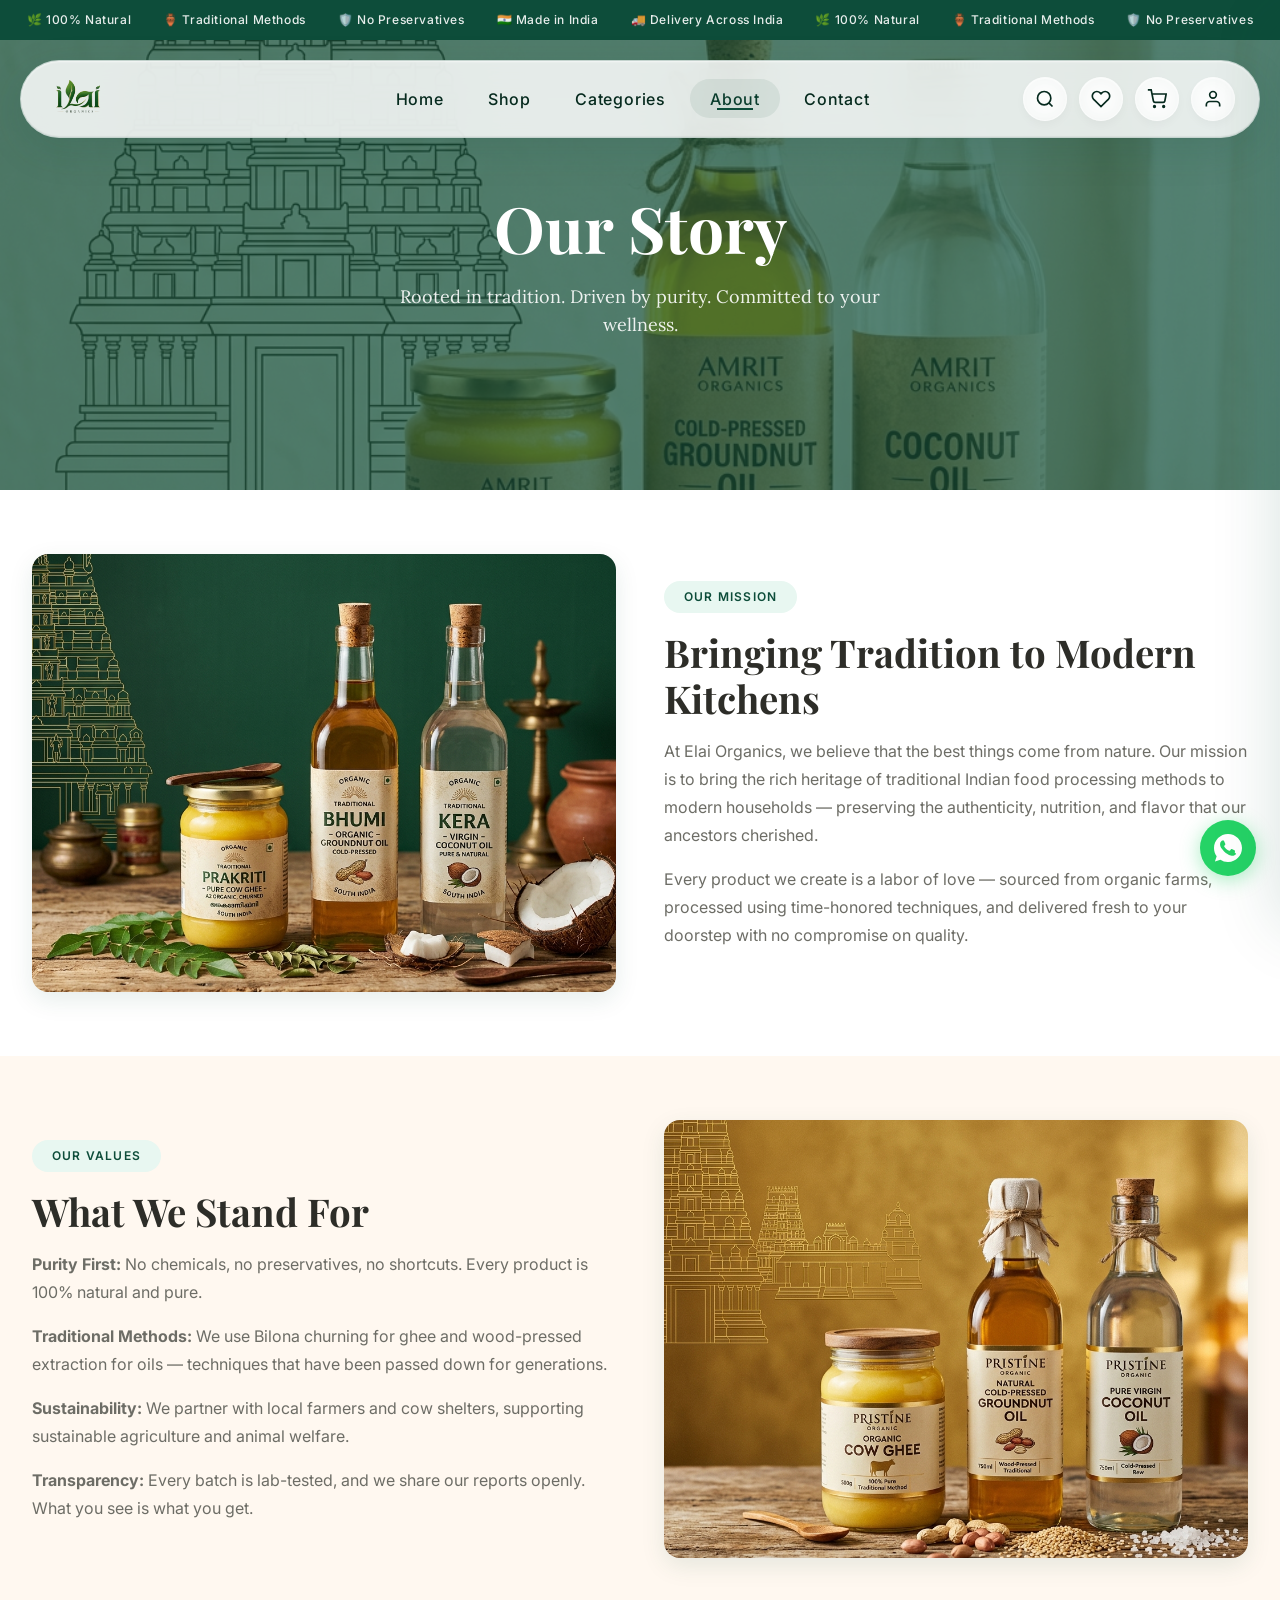
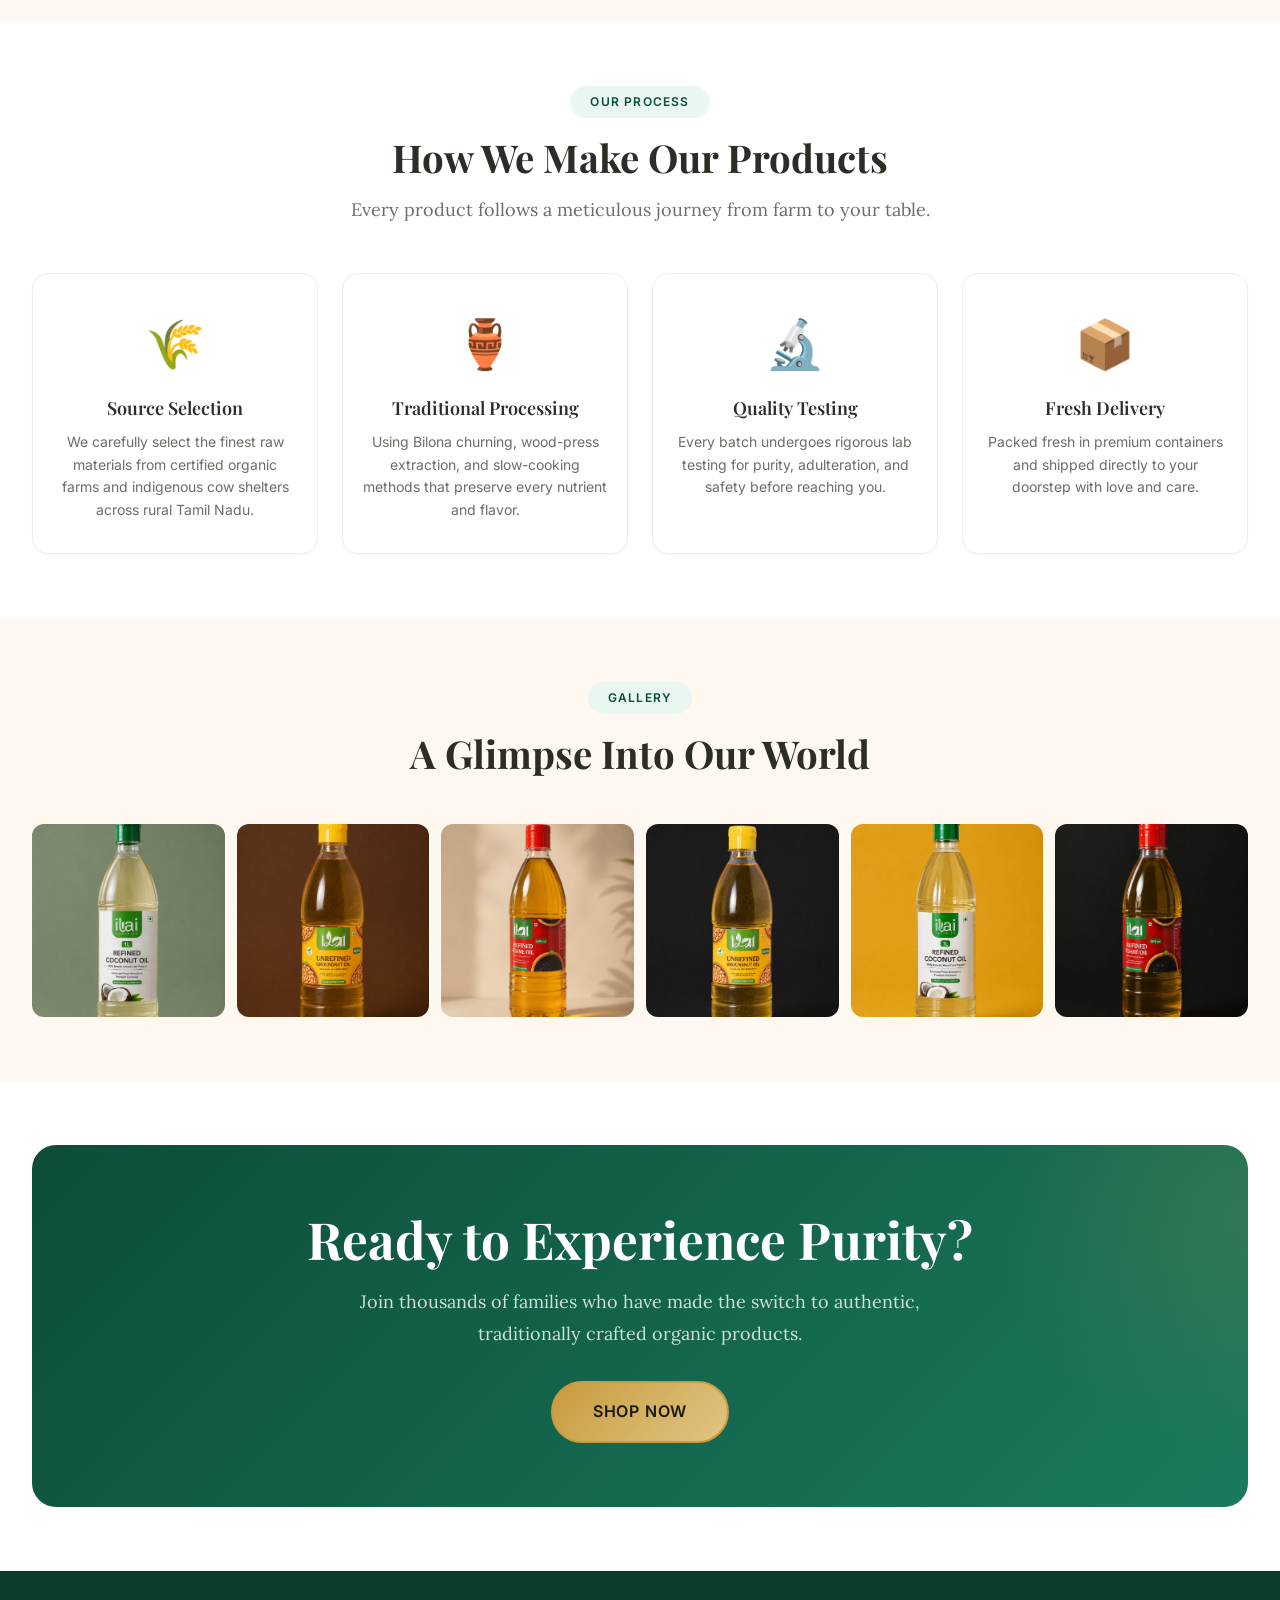
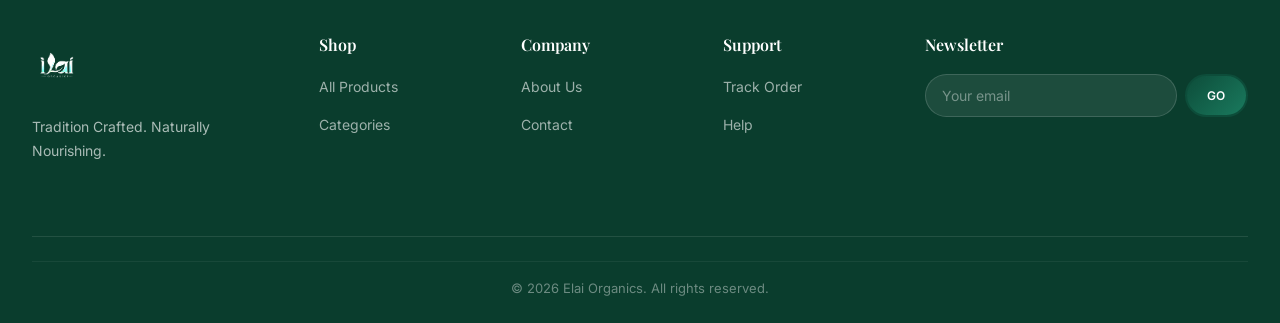
==== about.html @ 69b1e1f5 "1" ====
<!DOCTYPE html>
<html lang="en">
<head>
  <meta charset="UTF-8">
  <meta name="viewport" content="width=device-width, initial-scale=1.0">
  <meta name="description" content="Learn about Elai Organics — our story, mission, and commitment to delivering premium organic products crafted using traditional Indian methods.">
  <title>About Us | Elai Organics</title>
  <link rel="preconnect" href="https://fonts.googleapis.com"><link rel="preconnect" href="https://fonts.gstatic.com" crossorigin>
  <link href="https://fonts.googleapis.com/css2?family=Playfair+Display:ital,wght@0,400;0,500;0,600;0,700;0,800;1,400;1,500&family=Lora:ital,wght@0,400;0,500;0,600;0,700;1,400&family=Inter:wght@300;400;500;600;700&display=swap" rel="stylesheet">
  <link rel="stylesheet" href="css/style.css"><link rel="stylesheet" href="css/responsive.css">
</head>
<body>
  <div class="top-bar"><div class="top-bar__inner"><span class="top-bar__item">🌿 100% Natural</span><span class="top-bar__item">🏺 Traditional Methods</span><span class="top-bar__item">🛡️ No Preservatives</span><span class="top-bar__item">🇮🇳 Made in India</span><span class="top-bar__item">🚚 Delivery Across India</span><span class="top-bar__item">🌿 100% Natural</span><span class="top-bar__item">🏺 Traditional Methods</span><span class="top-bar__item">🛡️ No Preservatives</span></div></div>
  <header class="header" id="header"><div class="header__inner"><a href="index.html" class="logo"><img src="images/logo.png" alt="Elai Organics" class="logo__image"></a><div class="nav-overlay" id="navOverlay"></div><nav class="nav" id="mainNav"><ul class="nav__list"><li><a href="index.html" class="nav__link">Home</a></li><li><a href="shop.html" class="nav__link">Shop</a></li><li><a href="categories.html" class="nav__link">Categories</a></li><li><a href="about.html" class="nav__link nav__link--active">About</a></li><li><a href="contact.html" class="nav__link">Contact</a></li></ul></nav><div class="header__actions"><button class="action-btn" id="searchBtn" aria-label="Search"><svg viewBox="0 0 24 24" fill="none" stroke="currentColor" stroke-width="2"><circle cx="11" cy="11" r="8"/><line x1="21" y1="21" x2="16.65" y2="16.65"/></svg></button><a href="wishlist.html" class="action-btn" aria-label="Wishlist"><svg viewBox="0 0 24 24" fill="none" stroke="currentColor" stroke-width="2"><path d="M20.84 4.61a5.5 5.5 0 00-7.78 0L12 5.67l-1.06-1.06a5.5 5.5 0 00-7.78 7.78l1.06 1.06L12 21.23l7.78-7.78 1.06-1.06a5.5 5.5 0 000-7.78z"/></svg></a><button class="action-btn" id="cartBtn" aria-label="Cart"><svg viewBox="0 0 24 24" fill="none" stroke="currentColor" stroke-width="2"><circle cx="9" cy="21" r="1"/><circle cx="20" cy="21" r="1"/><path d="M1 1h4l2.68 13.39a2 2 0 002 1.61h9.72a2 2 0 002-1.61L23 6H6"/></svg><span class="cart-count" id="cartCount">0</span></button><a href="profile.html" class="action-btn" aria-label="Account"><svg viewBox="0 0 24 24" fill="none" stroke="currentColor" stroke-width="2"><path d="M20 21v-2a4 4 0 00-4-4H8a4 4 0 00-4 4v2"/><circle cx="12" cy="7" r="4"/></svg></a><button class="hamburger" id="hamburger"><span></span><span></span><span></span></button></div></div></header>

  <!-- About Hero -->
  <section class="about-hero">
    <div class="about-hero__bg" style="background-image:url('images/kitchen_cream.png');"></div>
    <div class="about-hero__content">
      <h1>Our Story</h1>
      <p>Rooted in tradition. Driven by purity. Committed to your wellness.</p>
    </div>
  </section>

  <!-- Mission -->
  <section class="about-section">
    <div class="container">
      <div class="about-grid reveal">
        <div class="about-img"><img src="images/kitchen_emerald.png" alt="Elai Organics Products"></div>
        <div class="about-text">
          <span class="section-header__tag">Our Mission</span>
          <h2>Bringing Tradition to Modern Kitchens</h2>
          <p>At Elai Organics, we believe that the best things come from nature. Our mission is to bring the rich heritage of traditional Indian food processing methods to modern households — preserving the authenticity, nutrition, and flavor that our ancestors cherished.</p>
          <p>Every product we create is a labor of love — sourced from organic farms, processed using time-honored techniques, and delivered fresh to your doorstep with no compromise on quality.</p>
        </div>
      </div>
    </div>
  </section>

  <!-- Values -->
  <section class="about-section about-section--alt">
    <div class="container">
      <div class="about-grid about-grid--reverse reveal">
        <div class="about-img"><img src="images/kitchen_gold.png" alt="Traditional Methods"></div>
        <div class="about-text">
          <span class="section-header__tag">Our Values</span>
          <h2>What We Stand For</h2>
          <p><strong>Purity First:</strong> No chemicals, no preservatives, no shortcuts. Every product is 100% natural and pure.</p>
          <p><strong>Traditional Methods:</strong> We use Bilona churning for ghee and wood-pressed extraction for oils — techniques that have been passed down for generations.</p>
          <p><strong>Sustainability:</strong> We partner with local farmers and cow shelters, supporting sustainable agriculture and animal welfare.</p>
          <p><strong>Transparency:</strong> Every batch is lab-tested, and we share our reports openly. What you see is what you get.</p>
        </div>
      </div>
    </div>
  </section>

  <!-- Process -->
  <section class="about-section">
    <div class="container">
      <div class="section-header reveal">
        <span class="section-header__tag">Our Process</span>
        <h2 class="section-header__title">How We Make Our Products</h2>
        <p class="section-header__sub">Every product follows a meticulous journey from farm to your table.</p>
      </div>
      <div class="why-choose__grid reveal">
        <div class="why-card">
          <div class="why-card__icon" style="font-size:3rem;">🌾</div>
          <h3 class="why-card__title">Source Selection</h3>
          <p class="why-card__text">We carefully select the finest raw materials from certified organic farms and indigenous cow shelters across rural Tamil Nadu.</p>
        </div>
        <div class="why-card">
          <div class="why-card__icon" style="font-size:3rem;">🏺</div>
          <h3 class="why-card__title">Traditional Processing</h3>
          <p class="why-card__text">Using Bilona churning, wood-press extraction, and slow-cooking methods that preserve every nutrient and flavor.</p>
        </div>
        <div class="why-card">
          <div class="why-card__icon" style="font-size:3rem;">🔬</div>
          <h3 class="why-card__title">Quality Testing</h3>
          <p class="why-card__text">Every batch undergoes rigorous lab testing for purity, adulteration, and safety before reaching you.</p>
        </div>
        <div class="why-card">
          <div class="why-card__icon" style="font-size:3rem;">📦</div>
          <h3 class="why-card__title">Fresh Delivery</h3>
          <p class="why-card__text">Packed fresh in premium containers and shipped directly to your doorstep with love and care.</p>
        </div>
      </div>
    </div>
  </section>

  <!-- Gallery -->
  <section class="about-section about-section--alt">
    <div class="container">
      <div class="section-header reveal">
        <span class="section-header__tag">Gallery</span>
        <h2 class="section-header__title">A Glimpse Into Our World</h2>
      </div>
      <div class="instagram__grid reveal">
        <div class="instagram__item"><img src="images/groundnut-oil-gold.jpg" alt="Groundnut Oil" loading="lazy"></div>
        <div class="instagram__item"><img src="images/coconut-oil-cream.jpg" alt="Coconut Oil" loading="lazy"></div>
        <div class="instagram__item"><img src="images/sesame-oil-cream.jpg" alt="Sesame Oil" loading="lazy"></div>
        <div class="instagram__item"><img src="images/groundnut-oil-beige.jpg" alt="Groundnut Oil" loading="lazy"></div>
        <div class="instagram__item"><img src="images/coconut-oil-light.jpg" alt="Coconut Oil" loading="lazy"></div>
        <div class="instagram__item"><img src="images/sesame-oil-green.jpg" alt="Sesame Oil" loading="lazy"></div>
      </div>
    </div>
  </section>

  <!-- CTA -->
  <section class="cta-banner" style="padding:var(--sp-16) 0;">
    <div class="container">
      <div class="cta-banner__inner">
        <h2 class="cta-banner__title">Ready to Experience Purity?</h2>
        <p class="cta-banner__desc">Join thousands of families who have made the switch to authentic, traditionally crafted organic products.</p>
        <a href="shop.html" class="btn btn--gold btn--lg">Shop Now</a>
      </div>
    </div>
  </section>

  <footer class="footer"><div class="container"><div class="footer__grid"><div class="footer__brand"><a href="index.html" class="logo logo--footer"><img src="images/logo.png" alt="Elai Organics" class="logo__image"></a><p class="footer__about">Tradition Crafted. Naturally Nourishing.</p></div><div class="footer__col"><h4 class="footer__heading">Shop</h4><ul class="footer__links"><li><a href="shop.html">All Products</a></li><li><a href="categories.html">Categories</a></li></ul></div><div class="footer__col"><h4 class="footer__heading">Company</h4><ul class="footer__links"><li><a href="about.html">About Us</a></li><li><a href="contact.html">Contact</a></li></ul></div><div class="footer__col"><h4 class="footer__heading">Support</h4><ul class="footer__links"><li><a href="orders.html">Track Order</a></li><li><a href="contact.html">Help</a></li></ul></div><div class="footer__col footer__newsletter"><h4 class="footer__heading">Newsletter</h4><form class="newsletter-form"><input type="email" placeholder="Your email" required><button type="submit" class="btn btn--primary btn--sm">Go</button></form></div></div><div class="footer__bottom"><p class="footer__copy">&copy; 2026 Elai Organics. All rights reserved.</p></div></div></footer>
  <div class="cart-drawer-overlay" id="cartOverlay"></div><aside class="cart-drawer" id="cartDrawer"><div class="cart-drawer__header"><h3 class="cart-drawer__title">Shopping Cart</h3><button class="cart-drawer__close" id="cartClose">&times;</button></div><div class="cart-drawer__items" id="cartItems"><div class="cart-drawer__empty"><div class="cart-drawer__empty-icon">🛒</div><p>Your cart is empty</p></div></div><div class="cart-drawer__footer" id="cartFooter" style="display:none;"><div class="cart-drawer__summary"><div class="cart-drawer__summary-row"><span>Subtotal</span><span id="cartSubtotal">₹0</span></div><div class="cart-drawer__summary-row cart-drawer__summary-row--total"><span>Total</span><span id="cartTotal">₹0</span></div></div><a href="checkout.html" class="btn btn--primary btn--full btn--lg">Checkout</a></div></aside>
  <div class="search-overlay" id="searchOverlay"><div class="search-overlay__inner"><button class="search-overlay__close" id="searchClose">&times;</button><h3>Search Products</h3><input type="text" class="search-overlay__input" placeholder="Search..." id="searchInput"></div></div>
  <a href="https://wa.me/917010943545" class="whatsapp-float" target="_blank" rel="noopener"><svg viewBox="0 0 32 32" fill="#fff"><path d="M16.004 0h-.008C7.174 0 0 7.176 0 16.004c0 3.5 1.128 6.742 3.046 9.376L1.054 31.4l6.256-1.96a15.89 15.89 0 008.694 2.564C24.826 32 32 24.826 32 16.004 32 7.176 24.826 0 16.004 0zm9.31 22.606c-.39 1.1-2.292 2.106-3.162 2.2-.792.086-1.79.122-2.89-.18a26.42 26.42 0 01-2.614-1.014c-4.6-1.988-7.604-6.652-7.834-6.964-.23-.312-1.876-2.498-1.876-4.764s1.188-3.382 1.61-3.844c.422-.462.92-.578 1.226-.578.306 0 .612.002.878.016.282.014.662-.108.986.752.338.888 1.146 2.8 1.248 3.004.1.204.17.442.032.714-.136.272-.204.442-.408.68-.204.238-.428.532-.612.714-.204.204-.416.426-.178.836.238.41 1.058 1.748 2.272 2.832 1.562 1.394 2.878 1.826 3.288 2.03.41.204.65.17.888-.102.238-.272 1.02-1.19 1.292-1.598.272-.41.544-.34.918-.204.374.136 2.374 1.12 2.784 1.324.41.204.682.306.782.476.1.17.1.986-.29 2.086z"/></svg></a>
  <script src="script.js"></script>
</body>
</html>
---- css/style.css ----
/* ============================================================
   ELAI ORGANICS — Main Stylesheet
   Premium Organic E-Commerce
   ============================================================ */

@import url('variables.css');
@import url('components.css');

/* ── Reset & Base ────────────────────────────────────── */

*, *::before, *::after {
  margin: 0;
  padding: 0;
  box-sizing: border-box;
}

html {
  scroll-behavior: smooth;
  -webkit-text-size-adjust: 100%;
}

body {
  font-family: var(--ff-body);
  font-size: var(--fs-body);
  font-weight: var(--fw-regular);
  color: var(--clr-neutral-800);
  background: var(--clr-surface-primary);
  line-height: var(--lh-normal);
  overflow-x: hidden;
  -webkit-font-smoothing: antialiased;
  -moz-osx-font-smoothing: grayscale;
}

a { color: inherit; text-decoration: none; }
ul, ol { list-style: none; }
img { max-width: 100%; height: auto; display: block; }
button { font-family: inherit; }

h1, h2, h3, h4, h5, h6 {
  font-family: var(--ff-heading);
  font-weight: var(--fw-bold);
  line-height: var(--lh-tight);
  color: var(--clr-neutral-900);
}

::selection {
  background: var(--clr-primary-200);
  color: var(--clr-primary-900);
}

/* ── Layout ──────────────────────────────────────────── */

.container {
  width: 100%;
  max-width: var(--container-max);
  margin: 0 auto;
  padding: 0 var(--container-pad);
}

.container--narrow {
  max-width: var(--container-narrow);
}

.container--wide {
  max-width: var(--container-wide);
}

/* ── Top Bar ─────────────────────────────────────────── */

.top-bar {
  background: var(--clr-primary-700);
  color: rgba(255,255,255,0.9);
  font-size: var(--fs-tiny);
  height: var(--topbar-height);
  overflow: hidden;
}

.top-bar__inner {
  display: flex;
  align-items: center;
  justify-content: center;
  gap: var(--sp-8);
  height: 100%;
  animation: scrollLeft 20s linear infinite;
  white-space: nowrap;
}

@keyframes scrollLeft {
  0% { transform: translateX(0); }
  100% { transform: translateX(-50%); }
}

.top-bar__item {
  display: inline-flex;
  align-items: center;
  gap: var(--sp-2);
  font-weight: var(--fw-medium);
  letter-spacing: var(--ls-wide);
}

/* ── Header ──────────────────────────────────────────── */

.header {
  position: fixed;
  top: calc(var(--topbar-height) + 20px);
  left: 50%;
  transform: translateX(-50%);
  width: calc(100% - 40px);
  max-width: 1400px;
  height: 78px;
  z-index: var(--z-header);
  background: var(--glass-nav-bg);
  backdrop-filter: var(--glass-nav-blur);
  -webkit-backdrop-filter: var(--glass-nav-blur);
  border: var(--glass-nav-border);
  box-shadow: var(--glass-nav-shadow), var(--glass-nav-glow);
  border-radius: 999px; /* rounded pill corners */
  transition: all var(--dur-normal) var(--ease-out);
  /* Frosted noise texture */
  background-image: radial-gradient(rgba(255, 255, 255, 0.1) 1px, transparent 0), var(--glass-nav-bg);
  background-size: 4px 4px, 100% 100%;
}

.header--scrolled {
  top: 20px;
  background: var(--glass-nav-bg-scrolled);
  box-shadow: var(--glass-nav-shadow-scrolled), var(--glass-nav-glow);
}

.header__inner {
  display: flex;
  align-items: center;
  justify-content: space-between;
  height: 100%;
  width: 100%;
  padding: 0 var(--sp-6);
}

/* Logo */
.logo {
  display: flex;
  align-items: center;
  text-decoration: none;
  flex-shrink: 0;
  padding: var(--sp-2) 0;
  transition: transform var(--dur-normal) var(--ease-spring);
}

.logo:hover {
  transform: scale(1.03);
}

.logo__image {
  height: 64px; /* Visual anchor height (60-70px) */
  width: auto;
  object-fit: contain;
  display: block;
}

.logo--footer .logo__image {
  height: 48px;
  filter: brightness(10);
}

/* Navigation */
.nav {
  display: flex;
  align-items: center;
}

.nav__list {
  display: flex;
  align-items: center;
  gap: var(--sp-1);
}

.nav__link {
  padding: 0.6rem 1.25rem;
  font-size: 16px; /* Elegant 16px navigation font */
  font-weight: var(--fw-medium);
  color: var(--clr-primary-900);
  border-radius: var(--radius-full);
  transition: all var(--dur-normal) var(--ease-out);
  position: relative;
  letter-spacing: var(--ls-wide);
}

/* Underline slide & Glass hover */
.nav__link::after {
  content: '';
  position: absolute;
  bottom: 8px;
  left: 50%;
  width: 0;
  height: 2px;
  background: var(--clr-primary-700);
  transition: all 0.3s var(--ease-out);
  transform: translateX(-50%);
}

.nav__link:hover {
  background: rgba(13, 77, 58, 0.06);
  color: var(--clr-primary-700);
}

.nav__link--active {
  background: rgba(13, 77, 58, 0.08);
  color: var(--clr-primary-800);
}

.nav__link:hover::after,
.nav__link--active::after {
  width: 40%;
}

/* Header Actions */
.header__actions {
  display: flex;
  align-items: center;
  gap: var(--sp-3);
}

/* Individual circular glass button styling */
.action-btn {
  position: relative;
  width: 44px;
  height: 44px;
  display: flex;
  align-items: center;
  justify-content: center;
  background: rgba(255, 255, 255, 0.4);
  border: 1px solid rgba(255, 255, 255, 0.5);
  border-radius: 50%;
  cursor: pointer;
  color: var(--clr-primary-900);
  box-shadow: 0 4px 10px rgba(0, 0, 0, 0.03), inset 0 1px 1px rgba(255, 255, 255, 0.6);
  backdrop-filter: blur(10px);
  -webkit-backdrop-filter: blur(10px);
  transition: all var(--dur-normal) var(--ease-spring);
}

.action-btn svg {
  width: 20px;
  height: 20px;
  transition: transform var(--dur-normal) var(--ease-out);
}

.action-btn:hover {
  background: rgba(13, 77, 58, 0.1);
  color: var(--clr-primary-700);
  transform: translateY(-3px) scale(1.08);
  box-shadow: 0 6px 15px rgba(13, 77, 58, 0.15), inset 0 1px 1px rgba(255, 255, 255, 0.8), 0 0 10px rgba(200, 155, 60, 0.2);
}

.action-btn:hover svg {
  transform: rotate(5deg);
}

.cart-count {
  position: absolute;
  top: -3px;
  right: -3px;
  width: 20px;
  height: 20px;
  display: flex;
  align-items: center;
  justify-content: center;
  font-size: 10px;
  font-weight: var(--fw-bold);
  color: #fff;
  background: var(--clr-accent-500); /* Accent gold badge */
  box-shadow: 0 2px 5px rgba(200, 155, 60, 0.4);
  border-radius: 50%;
  line-height: 1;
}

/* Hamburger */
.hamburger {
  display: none;
  flex-direction: column;
  gap: 5px;
  width: 44px;
  height: 44px;
  align-items: center;
  justify-content: center;
  background: rgba(255, 255, 255, 0.4);
  border: 1px solid rgba(255, 255, 255, 0.5);
  border-radius: 50%;
  cursor: pointer;
  box-shadow: 0 4px 10px rgba(0, 0, 0, 0.03);
  backdrop-filter: blur(10px);
  transition: all var(--dur-normal) var(--ease-spring);
}

.hamburger span {
  display: block;
  width: 20px;
  height: 2px;
  background: var(--clr-primary-900);
  border-radius: 2px;
  transition: var(--transition-normal);
}

.hamburger.active span:nth-child(1) {
  transform: rotate(45deg) translate(5px, 5px);
}

.hamburger.active span:nth-child(2) {
  opacity: 0;
}

.hamburger.active span:nth-child(3) {
  transform: rotate(-45deg) translate(5px, -5px);
}

.hamburger:hover {
  background: rgba(13, 77, 58, 0.1);
  transform: translateY(-2px) scale(1.05);
}

/* ── Hero Section ────────────────────────────────────── */

.hero {
  position: relative;
  height: 90vh;
  min-height: 700px;
  max-height: 1000px;
  background: var(--clr-surface-warm);
  overflow: hidden;
}

.hero__slider {
  position: relative;
  width: 100%;
  height: 100%;
}

.hero__slide {
  position: absolute;
  inset: 0;
  opacity: 0;
  transition: opacity var(--dur-slowest) var(--ease-in-out);
  display: flex;
  align-items: center;
  z-index: 0;
  pointer-events: none;
}

.hero__slide--active {
  opacity: 1;
  z-index: 1;
  pointer-events: auto;
}

/* Cinematic Studio Background Backdrops */
.hero__bg {
  position: absolute;
  inset: 0;
  background-size: cover;
  background-position: center;
  transition: transform 8s var(--ease-out);
  z-index: -2;
}

.hero__slide--active .hero__bg {
  transform: scale(1.03);
}

.hero__bg--1 {
  background-image: linear-gradient(to right, rgba(255, 248, 240, 0.98) 0%, rgba(255, 248, 240, 0.95) 25%, rgba(255, 248, 240, 0.8) 45%, rgba(255, 248, 240, 0.1) 70%, transparent 90%), url('../images/hero 1.png');
}

.hero__bg--2 {
  background-image: linear-gradient(to right, rgba(255, 248, 240, 0.98) 0%, rgba(255, 248, 240, 0.95) 25%, rgba(255, 248, 240, 0.8) 45%, rgba(255, 248, 240, 0.1) 70%, transparent 90%), url('../images/hero 2.png');
}

.hero__bg--3 {
  background-image: linear-gradient(to right, rgba(255, 248, 240, 0.98) 0%, rgba(255, 248, 240, 0.95) 25%, rgba(255, 248, 240, 0.8) 45%, rgba(255, 248, 240, 0.1) 70%, transparent 90%), url('../images/hero 3.png');
}

/* Split Layout Container */
.hero__container {
  display: flex;
  align-items: center;
  width: 100%;
  max-width: var(--container-wide);
  margin: 0 auto;
  padding: 80px var(--container-pad) 0;
  height: 100%;
}

/* Left Content Column (45%) */
.hero__left {
  flex: 0 0 45%;
  max-width: 45%;
  display: flex;
  flex-direction: column;
  justify-content: center;
  align-items: flex-start;
  z-index: 2;
  padding-right: var(--sp-8);
}

.hero__badge {
  display: inline-flex;
  align-items: center;
  gap: var(--sp-2);
  padding: 0.5rem 1.25rem;
  font-size: var(--fs-tiny);
  font-weight: var(--fw-semibold);
  letter-spacing: var(--ls-wider);
  text-transform: uppercase;
  color: var(--clr-primary-800);
  border: 1px solid rgba(13, 77, 58, 0.15);
  border-radius: var(--radius-full);
  margin-bottom: var(--sp-5);
  background: rgba(13, 77, 58, 0.04);
  backdrop-filter: blur(8px);
  box-shadow: inset 0 1px 1px rgba(255,255,255,0.4);
}

.hero__title {
  font-family: var(--ff-heading);
  font-size: var(--fs-display);
  font-weight: var(--fw-bold);
  color: var(--clr-primary-900);
  line-height: 1.15;
  margin-bottom: var(--sp-4);
}

.hero__title em {
  font-style: italic;
  color: var(--clr-accent-600);
  font-family: var(--ff-accent);
  font-weight: var(--fw-regular);
}

.hero__desc {
  font-family: var(--ff-body);
  font-size: var(--fs-body);
  color: var(--clr-neutral-700);
  line-height: var(--lh-relaxed);
  margin-bottom: var(--sp-6);
  max-width: 500px;
}

.hero__ctas {
  display: flex;
  gap: var(--sp-4);
  margin-bottom: var(--sp-6);
}

/* Ratings & Trust Info */
.hero__rating {
  display: flex;
  align-items: center;
  gap: var(--sp-3);
  margin-bottom: var(--sp-5);
  font-size: var(--fs-body-sm);
  color: var(--clr-neutral-700);
}

.rating-stars {
  color: var(--clr-accent-500);
  letter-spacing: 2px;
}

.rating-text strong {
  color: var(--clr-primary-900);
}

/* Certifications */
.hero__certs {
  display: flex;
  align-items: center;
  gap: var(--sp-5);
  border-top: 1px solid rgba(13, 77, 58, 0.08);
  padding-top: var(--sp-5);
  width: 100%;
  max-width: 500px;
}

.cert-item {
  display: flex;
  align-items: center;
  gap: var(--sp-1);
  font-size: var(--fs-tiny);
  font-weight: var(--fw-semibold);
  color: var(--clr-neutral-600);
  text-transform: uppercase;
  letter-spacing: var(--ls-wide);
}

/* Right Column (55%) */
.hero__right {
  flex: 0 0 55%;
  max-width: 55%;
  height: 100%;
  display: flex;
  align-items: center;
  justify-content: center;
  z-index: 2;
  position: relative;
}

.hero__composition {
  position: relative;
  width: 100%;
  max-width: 580px;
  display: flex;
  align-items: center;
  justify-content: center;
}

.composition__img {
  width: 100%;
  height: auto;
  object-fit: contain;
  filter: drop-shadow(0 20px 50px rgba(13, 77, 58, 0.15));
  transition: transform var(--dur-slowest) var(--ease-spring);
}

/* Backlight glow effect */
.composition__glow {
  position: absolute;
  width: 450px;
  height: 450px;
  background: radial-gradient(circle, rgba(200, 155, 60, 0.18) 0%, rgba(13, 77, 58, 0.04) 50%, transparent 100%);
  filter: blur(40px);
  z-index: -1;
  pointer-events: none;
}

/* Floating Glass Cards */
.glass-card {
  position: absolute;
  background: rgba(255, 255, 255, 0.55);
  backdrop-filter: blur(12px);
  -webkit-backdrop-filter: blur(12px);
  border: 1px solid rgba(255, 255, 255, 0.4);
  border-radius: var(--radius-lg);
  padding: 0.75rem 1.25rem;
  display: flex;
  align-items: center;
  gap: var(--sp-2);
  box-shadow: 0 8px 32px rgba(13, 77, 58, 0.06), inset 0 1px 1px rgba(255, 255, 255, 0.5);
  z-index: 3;
  pointer-events: none;
  font-size: var(--fs-body-sm);
  font-weight: var(--fw-semibold);
  color: var(--clr-primary-900);
  transition: all var(--dur-normal) var(--ease-spring);
  white-space: nowrap;
}

.glass-card__check {
  color: var(--clr-accent-500);
  font-weight: var(--fw-bold);
}

/* Positioning cards around product composition */
.glass-card--1 { top: 15%; left: -5%; }
.glass-card--2 { top: 25%; right: -5%; }
.glass-card--3 { bottom: 25%; left: -8%; }
.glass-card--4 { bottom: 18%; right: -2%; }

/* Gentle bobbing floating keyframes */
@keyframes floatAnimation {
  0% { transform: translateY(0); }
  50% { transform: translateY(-10px); }
  100% { transform: translateY(0); }
}

.float-animation {
  animation: floatAnimation 5s ease-in-out infinite;
  animation-delay: var(--float-delay, 0s);
}

/* Hero Entrance Animations */
.hero__slide .hero__left > * {
  opacity: 0;
  transform: translateY(20px);
  transition: opacity var(--dur-slow) var(--ease-out), transform var(--dur-slow) var(--ease-out);
}

.hero__slide .hero__composition {
  opacity: 0;
  transform: scale(0.96) translateY(10px);
  transition: all var(--dur-slower) var(--ease-spring);
}

.hero__slide--active .hero__left > * {
  opacity: 1;
  transform: translateY(0);
}

.hero__slide--active .hero__composition {
  opacity: 1;
  transform: scale(1) translateY(0);
}

/* Sequential delays */
.hero__slide--active .hero__left > .hero__badge { transition-delay: 100ms; }
.hero__slide--active .hero__left > .hero__title { transition-delay: 200ms; }
.hero__slide--active .hero__left > .hero__desc  { transition-delay: 300ms; }
.hero__slide--active .hero__left > .hero__ctas  { transition-delay: 400ms; }
.hero__slide--active .hero__left > .hero__rating { transition-delay: 500ms; }
.hero__slide--active .hero__left > .hero__certs  { transition-delay: 600ms; }

/* Hero Controls */
.hero__arrow {
  position: absolute;
  top: 50%;
  transform: translateY(-50%);
  z-index: 3;
  width: 48px;
  height: 48px;
  display: flex;
  align-items: center;
  justify-content: center;
  background: rgba(255, 255, 255, 0.4);
  backdrop-filter: blur(8px);
  border: 1px solid rgba(255, 255, 255, 0.4);
  border-radius: 50%;
  color: var(--clr-primary-900);
  cursor: pointer;
  box-shadow: 0 4px 12px rgba(0,0,0,0.05);
  transition: all var(--dur-normal) var(--ease-spring);
}

.hero__arrow svg {
  width: 20px;
  height: 20px;
}

.hero__arrow:hover {
  background: rgba(13, 77, 58, 0.1);
  color: var(--clr-primary-700);
  transform: translateY(-50%) scale(1.08);
}

.hero__arrow--prev { left: var(--sp-6); }
.hero__arrow--next { right: var(--sp-6); }

.hero__dots {
  position: absolute;
  bottom: var(--sp-8);
  left: 50%;
  transform: translateX(-50%);
  display: flex;
  gap: var(--sp-2);
  z-index: 3;
}

.hero__dot {
  width: 10px;
  height: 10px;
  border-radius: 50%;
  border: 2px solid rgba(13, 77, 58, 0.3);
  background: transparent;
  cursor: pointer;
  transition: var(--transition-fast);
  padding: 0;
}

.hero__dot--active {
  background: var(--clr-primary-700);
  border-color: var(--clr-primary-700);
  width: 28px;
  border-radius: var(--radius-full);
}

/* ── Why Choose Us ───────────────────────────────────── */

.why-choose {
  padding: var(--sp-20) 0;
  background: var(--clr-surface-cream);
}

.why-choose__grid {
  display: grid;
  grid-template-columns: repeat(4, 1fr);
  gap: var(--sp-6);
}

/* ── Products Section ────────────────────────────────── */

.products {
  padding: var(--sp-20) 0;
}

.products__filters {
  display: flex;
  justify-content: center;
  gap: var(--sp-3);
  margin-bottom: var(--sp-10);
  flex-wrap: wrap;
}

.products__filter {
  padding: 0.6rem 1.5rem;
  font-family: var(--ff-body);
  font-size: var(--fs-body-sm);
  font-weight: var(--fw-medium);
  color: var(--clr-neutral-600);
  background: transparent;
  border: 1.5px solid var(--clr-neutral-200);
  border-radius: var(--radius-full);
  cursor: pointer;
  transition: var(--transition-fast);
}

.products__filter:hover {
  border-color: var(--clr-primary-500);
  color: var(--clr-primary-700);
}

.products__filter--active {
  background: var(--clr-primary-700);
  color: #fff;
  border-color: var(--clr-primary-700);
}

.products__grid {
  display: grid;
  grid-template-columns: repeat(auto-fill, minmax(280px, 1fr));
  gap: var(--sp-6);
}

/* ── Combos Section ──────────────────────────────────── */

.combos {
  padding: var(--sp-20) 0;
  background: var(--clr-surface-beige);
}

.combos__grid {
  display: grid;
  grid-template-columns: repeat(auto-fill, minmax(280px, 1fr));
  gap: var(--sp-6);
}

/* ── Journey / Timeline ──────────────────────────────── */

.journey {
  padding: var(--sp-20) 0;
}

.timeline {
  position: relative;
  max-width: 900px;
  margin: 0 auto;
}

.timeline__line {
  position: absolute;
  top: 32px;
  left: 0;
  right: 0;
  height: 3px;
  background: var(--clr-neutral-200);
  border-radius: var(--radius-full);
}

.timeline__progress {
  height: 100%;
  width: 0;
  background: var(--grad-primary);
  border-radius: var(--radius-full);
  transition: width 1.5s var(--ease-out);
}

.timeline__steps {
  display: grid;
  grid-template-columns: repeat(4, 1fr);
  gap: var(--sp-4);
  position: relative;
}

.timeline__step {
  text-align: center;
  padding-top: var(--sp-16);
}

.timeline__dot {
  position: absolute;
  top: 20px;
  width: 26px;
  height: 26px;
  background: #fff;
  border: 3px solid var(--clr-primary-700);
  border-radius: 50%;
  display: flex;
  align-items: center;
  justify-content: center;
  z-index: 1;
  left: 50%;
  transform: translateX(-50%);
}

.timeline__dot span {
  font-size: 11px;
  font-weight: var(--fw-bold);
  color: var(--clr-primary-700);
}

.timeline__icon {
  font-size: 2rem;
  margin-bottom: var(--sp-3);
}

.timeline__step h3 {
  font-family: var(--ff-heading);
  font-size: var(--fs-h5);
  margin-bottom: var(--sp-2);
}

.timeline__step p {
  font-size: var(--fs-body-sm);
  color: var(--clr-neutral-600);
  line-height: var(--lh-normal);
}

/* ── Rewards ─────────────────────────────────────────── */

.rewards {
  padding: var(--sp-20) 0;
  background: var(--grad-dark);
}

.rewards__grid {
  display: grid;
  grid-template-columns: repeat(4, 1fr);
  gap: var(--sp-6);
  margin-bottom: var(--sp-12);
}

.rewards__levels {
  text-align: center;
}

.rewards__levels-title {
  font-family: var(--ff-heading);
  font-size: var(--fs-h4);
  color: #fff;
  margin-bottom: var(--sp-6);
}

.rewards__progress-wrap {
  max-width: 600px;
  margin: 0 auto var(--sp-8);
}

.rewards__progress-bar {
  height: 8px;
  background: rgba(255,255,255,0.15);
  border-radius: var(--radius-full);
  overflow: hidden;
}

.rewards__progress-fill {
  height: 100%;
  background: var(--grad-gold);
  border-radius: var(--radius-full);
  transition: width 1.5s var(--ease-out);
}

.rewards__milestones {
  display: flex;
  justify-content: space-between;
  margin-top: var(--sp-3);
}

.rewards__milestone {
  text-align: center;
}

.rewards__milestone-dot {
  display: block;
  width: 12px;
  height: 12px;
  background: rgba(255,255,255,0.3);
  border-radius: 50%;
  margin: 0 auto var(--sp-2);
}

.rewards__milestone--active .rewards__milestone-dot {
  background: var(--clr-accent-400);
}

.rewards__milestone-label {
  font-size: var(--fs-tiny);
  color: rgba(255,255,255,0.6);
  line-height: var(--lh-snug);
}

/* ── Testimonials ────────────────────────────────────── */

.testimonials {
  padding: var(--sp-20) 0;
  background: var(--clr-surface-cream);
}

.testimonials__slider {
  position: relative;
  overflow: hidden;
}

.testimonials__track {
  display: flex;
  gap: var(--sp-6);
  transition: transform 0.6s var(--ease-out);
}

.testimonials__controls {
  display: flex;
  align-items: center;
  justify-content: center;
  gap: var(--sp-4);
  margin-top: var(--sp-8);
}

.testimonials__arrow {
  width: 44px;
  height: 44px;
  display: flex;
  align-items: center;
  justify-content: center;
  background: var(--clr-surface-primary);
  border: 1px solid var(--clr-neutral-200);
  border-radius: 50%;
  cursor: pointer;
  transition: var(--transition-fast);
  color: var(--clr-neutral-700);
}

.testimonials__arrow svg {
  width: 20px;
  height: 20px;
}

.testimonials__arrow:hover {
  background: var(--clr-primary-700);
  border-color: var(--clr-primary-700);
  color: #fff;
}

.testimonials__dots {
  display: flex;
  gap: var(--sp-2);
}

.testimonials__dot {
  width: 10px;
  height: 10px;
  border-radius: 50%;
  background: var(--clr-neutral-300);
  border: none;
  cursor: pointer;
  transition: var(--transition-fast);
  padding: 0;
}

.testimonials__dot--active {
  background: var(--clr-primary-700);
  width: 28px;
  border-radius: var(--radius-full);
}

/* ── Categories ──────────────────────────────────────── */

.categories {
  padding: var(--sp-20) 0;
}

.categories__grid {
  display: grid;
  grid-template-columns: repeat(3, 1fr);
  gap: var(--sp-5);
}

/* ── Trust Section ───────────────────────────────────── */

.trust {
  padding: var(--sp-16) 0;
  background: var(--clr-surface-beige);
}

.trust__grid {
  display: grid;
  grid-template-columns: repeat(5, 1fr);
  gap: var(--sp-6);
}

.trust__item {
  text-align: center;
  padding: var(--sp-4);
}

.trust__icon {
  font-size: 2.5rem;
  margin-bottom: var(--sp-3);
}

.trust__item h4 {
  font-family: var(--ff-heading);
  font-size: var(--fs-body);
  margin-bottom: var(--sp-1);
}

.trust__item p {
  font-size: var(--fs-caption);
  color: var(--clr-neutral-600);
}

/* ── WhatsApp Section ────────────────────────────────── */

.whatsapp-section {
  padding: var(--sp-20) 0;
}

.whatsapp-section__inner {
  display: grid;
  grid-template-columns: 1fr 1fr;
  gap: var(--sp-12);
  align-items: center;
}

.whatsapp-section__features {
  display: grid;
  gap: var(--sp-5);
  margin-top: var(--sp-8);
}

.whatsapp-feature {
  display: flex;
  gap: var(--sp-4);
  align-items: flex-start;
}

.whatsapp-feature__icon {
  font-size: 1.5rem;
  flex-shrink: 0;
}

.whatsapp-feature h4 {
  font-family: var(--ff-heading);
  font-size: var(--fs-body);
  margin-bottom: var(--sp-1);
}

.whatsapp-feature p {
  font-size: var(--fs-body-sm);
  color: var(--clr-neutral-600);
}

/* Phone Mockup */
.phone-mockup {
  width: 320px;
  margin: 0 auto;
  border-radius: 32px;
  padding: 12px;
  background: var(--clr-neutral-900);
  box-shadow: var(--shadow-2xl);
}

.phone-mockup__screen {
  background: #e5ddd5;
  border-radius: 24px;
  overflow: hidden;
}

.phone-mockup__header {
  display: flex;
  align-items: center;
  gap: var(--sp-3);
  padding: var(--sp-3) var(--sp-4);
  background: var(--clr-primary-700);
  color: #fff;
}

.phone-mockup__avatar {
  font-size: 1.5rem;
}

.phone-mockup__header strong {
  font-size: var(--fs-body-sm);
  display: block;
}

.phone-mockup__header small {
  font-size: var(--fs-tiny);
  opacity: 0.8;
}

.phone-mockup__messages {
  padding: var(--sp-4);
  display: grid;
  gap: var(--sp-3);
}

.phone-msg {
  max-width: 85%;
  padding: var(--sp-3);
  border-radius: var(--radius-lg);
  font-size: var(--fs-body-sm);
}

.phone-msg--received {
  background: #fff;
  border-bottom-left-radius: 4px;
}

.phone-msg p {
  margin-bottom: var(--sp-1);
  line-height: var(--lh-snug);
}

.phone-msg__time {
  font-size: 10px;
  color: var(--clr-neutral-500);
  text-align: right;
  display: block;
}

/* ── Bulk Order ──────────────────────────────────────── */

.bulk-order {
  padding: var(--sp-20) 0;
  background: var(--clr-surface-warm);
}

.bulk-form__grid {
  display: grid;
  grid-template-columns: repeat(2, 1fr);
  gap: var(--sp-4) var(--sp-6);
  margin-bottom: var(--sp-6);
}

/* ── CTA Banner ──────────────────────────────────────── */

.cta-banner {
  padding: var(--sp-20) 0;
}

.cta-banner__inner {
  background: var(--grad-primary);
  border-radius: var(--radius-2xl);
  padding: var(--sp-16) var(--sp-12);
  text-align: center;
  position: relative;
  overflow: hidden;
}

.cta-banner__inner::before {
  content: '';
  position: absolute;
  top: -50%;
  right: -20%;
  width: 500px;
  height: 500px;
  background: radial-gradient(circle, rgba(200,155,60,0.15) 0%, transparent 70%);
  border-radius: 50%;
}

.cta-banner__title {
  font-family: var(--ff-heading);
  font-size: var(--fs-h1);
  color: #fff;
  margin-bottom: var(--sp-4);
  position: relative;
}

.cta-banner__desc {
  font-family: var(--ff-accent);
  font-size: var(--fs-body-lg);
  color: rgba(255,255,255,0.8);
  max-width: 600px;
  margin: 0 auto var(--sp-8);
  line-height: var(--lh-relaxed);
  position: relative;
}

/* ── Instagram Gallery ───────────────────────────────── */

.instagram {
  padding: var(--sp-20) 0;
  background: var(--clr-surface-cream);
}

.instagram__grid {
  display: grid;
  grid-template-columns: repeat(6, 1fr);
  gap: var(--sp-3);
}

.instagram__item {
  position: relative;
  padding-top: 100%;
  border-radius: var(--radius-lg);
  overflow: hidden;
  cursor: pointer;
}

.instagram__item img {
  position: absolute;
  inset: 0;
  width: 100%;
  height: 100%;
  object-fit: cover;
  transition: transform 0.6s var(--ease-out);
}

.instagram__item:hover img {
  transform: scale(1.1);
}

.instagram__item::after {
  content: '';
  position: absolute;
  inset: 0;
  background: rgba(13,77,58,0);
  transition: var(--transition-normal);
  display: flex;
  align-items: center;
  justify-content: center;
}

.instagram__item:hover::after {
  background: rgba(13,77,58,0.3);
}

/* ── Newsletter Section ──────────────────────────────── */

.newsletter-section {
  padding: var(--sp-16) 0;
  background: var(--clr-surface-beige);
}

.newsletter-section__inner {
  text-align: center;
}

.newsletter-section .newsletter-form {
  margin: var(--sp-6) auto 0;
}

/* ── Footer ──────────────────────────────────────────── */

.footer {
  background: var(--clr-primary-800);
  color: rgba(255,255,255,0.8);
  padding-top: var(--sp-16);
}

.footer__grid {
  display: grid;
  grid-template-columns: 1.5fr 1fr 1fr 1fr 1.5fr;
  gap: var(--sp-8);
  padding-bottom: var(--sp-12);
  border-bottom: 1px solid rgba(255,255,255,0.1);
}

.footer__brand {
  padding-right: var(--sp-4);
}

.footer__about {
  font-size: var(--fs-body-sm);
  line-height: var(--lh-relaxed);
  margin: var(--sp-4) 0 var(--sp-6);
  color: rgba(255,255,255,0.65);
}

.footer__social {
  display: flex;
  gap: var(--sp-3);
}

.social-link {
  width: 40px;
  height: 40px;
  display: flex;
  align-items: center;
  justify-content: center;
  background: rgba(255,255,255,0.08);
  border-radius: 50%;
  color: rgba(255,255,255,0.7);
  transition: var(--transition-fast);
}

.social-link svg {
  width: 18px;
  height: 18px;
}

.social-link:hover {
  background: var(--clr-accent-500);
  color: #fff;
  transform: translateY(-2px);
}

.footer__heading {
  font-family: var(--ff-heading);
  font-size: var(--fs-body);
  font-weight: var(--fw-semibold);
  color: #fff;
  margin-bottom: var(--sp-5);
}

.footer__links li {
  margin-bottom: var(--sp-3);
}

.footer__links a {
  font-size: var(--fs-body-sm);
  color: rgba(255,255,255,0.6);
  transition: var(--transition-fast);
}

.footer__links a:hover {
  color: var(--clr-accent-400);
  padding-left: 4px;
}

.footer__newsletter p {
  font-size: var(--fs-body-sm);
  color: rgba(255,255,255,0.6);
  margin-bottom: var(--sp-4);
}

.footer__newsletter .newsletter-form input[type="email"] {
  background: rgba(255,255,255,0.08);
  border-color: rgba(255,255,255,0.15);
  color: #fff;
}

.footer__newsletter .newsletter-form input[type="email"]:focus {
  border-color: var(--clr-accent-500);
}

.footer__newsletter .newsletter-form input[type="email"]::placeholder {
  color: rgba(255,255,255,0.4);
}

.footer__bottom {
  padding: var(--sp-6) 0;
  display: flex;
  flex-wrap: wrap;
  align-items: center;
  justify-content: space-between;
  gap: var(--sp-4);
}

.footer__payments {
  display: flex;
  align-items: center;
  gap: var(--sp-3);
  font-size: var(--fs-body-sm);
}

.payment-icons {
  display: flex;
  gap: var(--sp-2);
}

.payment-icon {
  padding: 0.25rem 0.5rem;
  background: rgba(255,255,255,0.06);
  border-radius: var(--radius-sm);
  font-size: var(--fs-tiny);
  color: rgba(255,255,255,0.6);
}

.footer__policies {
  display: flex;
  gap: var(--sp-5);
}

.footer__policies a {
  font-size: var(--fs-caption);
  color: rgba(255,255,255,0.5);
  transition: var(--transition-fast);
}

.footer__policies a:hover {
  color: var(--clr-accent-400);
}

.footer__copy {
  width: 100%;
  text-align: center;
  padding-top: var(--sp-4);
  border-top: 1px solid rgba(255,255,255,0.06);
  font-size: var(--fs-caption);
  color: rgba(255,255,255,0.4);
}

/* ── Sliding Cart Drawer ─────────────────────────────── */

.cart-drawer-overlay {
  position: fixed;
  inset: 0;
  background: rgba(0,0,0,0.5);
  backdrop-filter: blur(4px);
  z-index: var(--z-drawer);
  opacity: 0;
  visibility: hidden;
  transition: var(--transition-normal);
}

.cart-drawer-overlay.active {
  opacity: 1;
  visibility: visible;
}

.cart-drawer {
  position: fixed;
  top: 0;
  right: 0;
  width: 440px;
  max-width: 100%;
  height: 100vh;
  background: var(--clr-surface-primary);
  z-index: calc(var(--z-drawer) + 1);
  transform: translateX(100%);
  transition: transform 0.4s var(--ease-out);
  display: flex;
  flex-direction: column;
  box-shadow: var(--shadow-2xl);
}

.cart-drawer-overlay.active + .cart-drawer,
.cart-drawer.active {
  transform: translateX(0);
}

.cart-drawer__header {
  display: flex;
  align-items: center;
  justify-content: space-between;
  padding: var(--sp-5) var(--sp-6);
  border-bottom: 1px solid var(--clr-neutral-100);
}

.cart-drawer__title {
  font-family: var(--ff-heading);
  font-size: var(--fs-h4);
  font-weight: var(--fw-semibold);
}

.cart-drawer__close {
  width: 36px;
  height: 36px;
  display: flex;
  align-items: center;
  justify-content: center;
  background: var(--clr-neutral-50);
  border: none;
  border-radius: 50%;
  cursor: pointer;
  font-size: 1.25rem;
  color: var(--clr-neutral-700);
  transition: var(--transition-fast);
}

.cart-drawer__close:hover {
  background: var(--clr-neutral-100);
}

.cart-drawer__items {
  flex: 1;
  overflow-y: auto;
  padding: var(--sp-4) var(--sp-6);
}

.cart-drawer__item {
  display: flex;
  gap: var(--sp-4);
  padding: var(--sp-4) 0;
  border-bottom: 1px solid var(--clr-neutral-100);
}

.cart-drawer__item-img {
  width: 80px;
  height: 80px;
  border-radius: var(--radius-md);
  overflow: hidden;
  flex-shrink: 0;
}

.cart-drawer__item-img img {
  width: 100%;
  height: 100%;
  object-fit: cover;
}

.cart-drawer__item-info {
  flex: 1;
}

.cart-drawer__item-name {
  font-weight: var(--fw-semibold);
  font-size: var(--fs-body-sm);
  margin-bottom: var(--sp-1);
}

.cart-drawer__item-price {
  font-family: var(--ff-heading);
  font-size: var(--fs-body);
  font-weight: var(--fw-bold);
  color: var(--clr-primary-700);
  margin-bottom: var(--sp-2);
}

.cart-drawer__item-actions {
  display: flex;
  align-items: center;
  gap: var(--sp-3);
}

.cart-drawer__item-remove {
  background: none;
  border: none;
  font-size: var(--fs-tiny);
  color: var(--clr-error);
  cursor: pointer;
  transition: var(--transition-fast);
}

.cart-drawer__item-remove:hover {
  text-decoration: underline;
}

.cart-drawer__empty {
  text-align: center;
  padding: var(--sp-12) var(--sp-4);
  color: var(--clr-neutral-500);
}

.cart-drawer__empty-icon {
  font-size: 4rem;
  margin-bottom: var(--sp-4);
}

.cart-drawer__footer {
  padding: var(--sp-5) var(--sp-6);
  border-top: 1px solid var(--clr-neutral-100);
  background: var(--clr-surface-warm);
}

.cart-drawer__coupon {
  display: flex;
  gap: var(--sp-2);
  margin-bottom: var(--sp-4);
}

.cart-drawer__coupon input {
  flex: 1;
  padding: 0.6rem 0.875rem;
  border: 1.5px solid var(--clr-neutral-200);
  border-radius: var(--radius-md);
  font-size: var(--fs-body-sm);
  outline: none;
}

.cart-drawer__summary {
  margin-bottom: var(--sp-4);
}

.cart-drawer__summary-row {
  display: flex;
  justify-content: space-between;
  padding: var(--sp-2) 0;
  font-size: var(--fs-body-sm);
  color: var(--clr-neutral-600);
}

.cart-drawer__summary-row--total {
  font-family: var(--ff-heading);
  font-size: var(--fs-h4);
  font-weight: var(--fw-bold);
  color: var(--clr-neutral-900);
  padding-top: var(--sp-3);
  border-top: 2px solid var(--clr-neutral-200);
}

.cart-drawer__delivery {
  font-size: var(--fs-caption);
  color: var(--clr-success);
  margin-bottom: var(--sp-4);
  display: flex;
  align-items: center;
  gap: var(--sp-2);
}

/* ── Search Overlay ──────────────────────────────────── */

.search-overlay {
  position: fixed;
  inset: 0;
  background: rgba(0,0,0,0.8);
  backdrop-filter: blur(8px);
  z-index: var(--z-modal);
  display: flex;
  align-items: flex-start;
  justify-content: center;
  padding-top: 15vh;
  opacity: 0;
  visibility: hidden;
  transition: var(--transition-normal);
}

.search-overlay.active {
  opacity: 1;
  visibility: visible;
}

.search-overlay__inner {
  width: 90%;
  max-width: 640px;
  text-align: center;
  transform: translateY(-20px);
  transition: transform 0.4s var(--ease-out);
}

.search-overlay.active .search-overlay__inner {
  transform: translateY(0);
}

.search-overlay__close {
  position: absolute;
  top: var(--sp-8);
  right: var(--sp-8);
  width: 48px;
  height: 48px;
  display: flex;
  align-items: center;
  justify-content: center;
  background: rgba(255,255,255,0.1);
  border: none;
  border-radius: 50%;
  color: #fff;
  font-size: 1.5rem;
  cursor: pointer;
  transition: var(--transition-fast);
}

.search-overlay__close:hover {
  background: rgba(255,255,255,0.2);
}

.search-overlay h3 {
  font-family: var(--ff-heading);
  color: #fff;
  font-size: var(--fs-h3);
  margin-bottom: var(--sp-6);
}

.search-overlay__input {
  width: 100%;
  padding: 1.25rem 1.5rem;
  font-family: var(--ff-body);
  font-size: var(--fs-h4);
  background: rgba(255,255,255,0.1);
  border: 2px solid rgba(255,255,255,0.2);
  border-radius: var(--radius-full);
  color: #fff;
  outline: none;
  transition: var(--transition-fast);
}

.search-overlay__input:focus {
  border-color: var(--clr-accent-500);
  background: rgba(255,255,255,0.15);
}

.search-overlay__input::placeholder {
  color: rgba(255,255,255,0.5);
}

.search-overlay__hint {
  font-size: var(--fs-body-sm);
  color: rgba(255,255,255,0.5);
  margin-top: var(--sp-4);
}

/* ── Modal ───────────────────────────────────────────── */

.modal-overlay {
  position: fixed;
  inset: 0;
  background: rgba(0,0,0,0.5);
  backdrop-filter: blur(4px);
  z-index: var(--z-modal);
  display: flex;
  align-items: center;
  justify-content: center;
  opacity: 0;
  visibility: hidden;
  transition: var(--transition-normal);
}

.modal-overlay.active {
  opacity: 1;
  visibility: visible;
}

.modal {
  background: var(--clr-surface-primary);
  border-radius: var(--radius-2xl);
  padding: var(--sp-10);
  max-width: 480px;
  width: 90%;
  text-align: center;
  transform: scale(0.9);
  transition: transform 0.4s var(--ease-spring);
  position: relative;
}

.modal-overlay.active .modal {
  transform: scale(1);
}

.modal__close {
  position: absolute;
  top: var(--sp-4);
  right: var(--sp-4);
  width: 36px;
  height: 36px;
  display: flex;
  align-items: center;
  justify-content: center;
  background: var(--clr-neutral-50);
  border: none;
  border-radius: 50%;
  cursor: pointer;
  font-size: 1.25rem;
  color: var(--clr-neutral-700);
}

.modal__icon {
  font-size: 3rem;
  margin-bottom: var(--sp-4);
}

.modal__title {
  font-family: var(--ff-heading);
  font-size: var(--fs-h3);
  margin-bottom: var(--sp-3);
}

.modal__text {
  font-size: var(--fs-body);
  color: var(--clr-neutral-600);
  line-height: var(--lh-normal);
  margin-bottom: var(--sp-6);
}

/* ── WhatsApp Float ──────────────────────────────────── */

.whatsapp-float {
  position: fixed;
  bottom: var(--sp-6);
  right: var(--sp-6);
  width: 56px;
  height: 56px;
  display: flex;
  align-items: center;
  justify-content: center;
  background: #25D366;
  border-radius: 50%;
  box-shadow: 0 4px 20px rgba(37,211,102,0.4);
  z-index: var(--z-sticky);
  transition: var(--transition-normal);
}

.whatsapp-float svg {
  width: 28px;
  height: 28px;
}

.whatsapp-float:hover {
  transform: scale(1.1);
  box-shadow: 0 6px 30px rgba(37,211,102,0.5);
}

.whatsapp-float__tooltip {
  position: absolute;
  right: 70px;
  white-space: nowrap;
  background: var(--clr-neutral-900);
  color: #fff;
  padding: 0.5rem 1rem;
  border-radius: var(--radius-md);
  font-size: var(--fs-caption);
  opacity: 0;
  visibility: hidden;
  transition: var(--transition-fast);
}

.whatsapp-float:hover .whatsapp-float__tooltip {
  opacity: 1;
  visibility: visible;
}

/* ── Shop Page ───────────────────────────────────────── */

.shop-page {
  padding: var(--sp-8) 0 var(--sp-20);
}

.shop-page__layout {
  display: grid;
  grid-template-columns: 260px 1fr;
  gap: var(--sp-8);
}

.shop-page__header {
  display: flex;
  align-items: center;
  justify-content: space-between;
  margin-bottom: var(--sp-6);
  flex-wrap: wrap;
  gap: var(--sp-4);
}

.shop-page__count {
  font-size: var(--fs-body-sm);
  color: var(--clr-neutral-600);
}

.shop-page__sort {
  display: flex;
  align-items: center;
  gap: var(--sp-2);
}

.shop-page__sort label {
  font-size: var(--fs-body-sm);
  font-weight: var(--fw-medium);
  color: var(--clr-neutral-700);
}

.shop-page__sort select {
  padding: 0.5rem 2rem 0.5rem 0.75rem;
  border: 1.5px solid var(--clr-neutral-200);
  border-radius: var(--radius-md);
  font-family: var(--ff-body);
  font-size: var(--fs-body-sm);
  background: #fff;
  appearance: none;
  background-image: url("data:image/svg+xml,%3Csvg xmlns='http://www.w3.org/2000/svg' width='12' height='12' viewBox='0 0 12 12'%3E%3Cpath fill='%236d6d66' d='M6 8.5L1 3.5h10z'/%3E%3C/svg%3E");
  background-repeat: no-repeat;
  background-position: right 0.5rem center;
  cursor: pointer;
}

/* Shop Sidebar / Filter */
.shop-sidebar {
  position: sticky;
  top: calc(var(--header-height) + var(--sp-4));
  align-self: start;
}

.filter-section {
  margin-bottom: var(--sp-8);
}

.filter-section__title {
  font-family: var(--ff-heading);
  font-size: var(--fs-body);
  font-weight: var(--fw-semibold);
  margin-bottom: var(--sp-4);
  display: flex;
  align-items: center;
  justify-content: space-between;
}

.filter-option {
  display: flex;
  align-items: center;
  gap: var(--sp-3);
  padding: var(--sp-2) 0;
  cursor: pointer;
  font-size: var(--fs-body-sm);
  color: var(--clr-neutral-700);
  transition: var(--transition-fast);
}

.filter-option:hover {
  color: var(--clr-primary-700);
}

.filter-option input[type="checkbox"] {
  width: 18px;
  height: 18px;
  accent-color: var(--clr-primary-700);
  cursor: pointer;
}

.filter-option__count {
  margin-left: auto;
  font-size: var(--fs-tiny);
  color: var(--clr-neutral-500);
}

/* Price Range Slider */
.price-range {
  padding: var(--sp-2) 0;
}

.price-range__inputs {
  display: flex;
  gap: var(--sp-3);
  align-items: center;
  margin-bottom: var(--sp-3);
}

.price-range__inputs input {
  width: 100%;
  padding: 0.5rem;
  border: 1.5px solid var(--clr-neutral-200);
  border-radius: var(--radius-md);
  font-size: var(--fs-body-sm);
  text-align: center;
}

.price-range__inputs span {
  color: var(--clr-neutral-400);
}

/* ── Product Detail Page ─────────────────────────────── */

.product-detail {
  padding: var(--sp-8) 0 var(--sp-20);
}

.product-detail__layout {
  display: grid;
  grid-template-columns: 1fr 1fr;
  gap: var(--sp-12);
  align-items: start;
}

.product-gallery {
  position: sticky;
  top: calc(var(--header-height) + var(--sp-4));
}

.product-gallery__main {
  position: relative;
  border-radius: var(--radius-xl);
  overflow: hidden;
  background: var(--clr-surface-beige);
  margin-bottom: var(--sp-4);
  cursor: zoom-in;
}

.product-gallery__main img {
  width: 100%;
  aspect-ratio: 1;
  object-fit: cover;
  transition: transform 0.4s var(--ease-out);
}

.product-gallery__main:hover img {
  transform: scale(1.5);
}

.product-gallery__thumbs {
  display: flex;
  gap: var(--sp-3);
}

.product-gallery__thumb {
  width: 80px;
  height: 80px;
  border-radius: var(--radius-md);
  overflow: hidden;
  cursor: pointer;
  border: 2px solid transparent;
  transition: var(--transition-fast);
  flex-shrink: 0;
}

.product-gallery__thumb img {
  width: 100%;
  height: 100%;
  object-fit: cover;
}

.product-gallery__thumb:hover,
.product-gallery__thumb--active {
  border-color: var(--clr-primary-700);
}

.product-info {
  padding-top: var(--sp-2);
}

.product-info__badge {
  display: inline-block;
  margin-bottom: var(--sp-3);
}

.product-info__name {
  font-family: var(--ff-heading);
  font-size: var(--fs-h2);
  font-weight: var(--fw-bold);
  margin-bottom: var(--sp-3);
}

.product-info__rating {
  display: flex;
  align-items: center;
  gap: var(--sp-3);
  margin-bottom: var(--sp-5);
}

.product-info__rating .stars {
  color: var(--clr-accent-500);
  font-size: var(--fs-body-lg);
}

.product-info__pricing {
  display: flex;
  align-items: baseline;
  gap: var(--sp-4);
  margin-bottom: var(--sp-6);
}

.product-info__pricing .price--new {
  font-size: var(--fs-h2);
}

.product-info__pricing .price--old {
  font-size: var(--fs-body-lg);
}

.product-info__pricing .badge {
  margin-left: var(--sp-2);
}

.product-info__desc {
  font-size: var(--fs-body);
  color: var(--clr-neutral-600);
  line-height: var(--lh-relaxed);
  margin-bottom: var(--sp-6);
  padding-bottom: var(--sp-6);
  border-bottom: 1px solid var(--clr-neutral-100);
}

.product-info__qty-row {
  display: flex;
  align-items: center;
  gap: var(--sp-4);
  margin-bottom: var(--sp-6);
}

.product-info__qty-label {
  font-size: var(--fs-body-sm);
  font-weight: var(--fw-medium);
  color: var(--clr-neutral-700);
}

.qty-selector {
  display: flex;
  align-items: center;
  border: 1.5px solid var(--clr-neutral-200);
  border-radius: var(--radius-lg);
  overflow: hidden;
}

.qty-selector button {
  width: 44px;
  height: 44px;
  display: flex;
  align-items: center;
  justify-content: center;
  background: var(--clr-neutral-50);
  border: none;
  cursor: pointer;
  font-size: 1.1rem;
  color: var(--clr-neutral-700);
  transition: var(--transition-fast);
}

.qty-selector button:hover {
  background: var(--clr-primary-50);
  color: var(--clr-primary-700);
}

.qty-selector span {
  width: 52px;
  text-align: center;
  font-size: var(--fs-body);
  font-weight: var(--fw-semibold);
}

.product-info__buttons {
  display: flex;
  gap: var(--sp-4);
  margin-bottom: var(--sp-8);
}

.product-info__features {
  display: grid;
  grid-template-columns: repeat(2, 1fr);
  gap: var(--sp-4);
  margin-bottom: var(--sp-6);
}

.product-feature {
  display: flex;
  align-items: center;
  gap: var(--sp-3);
  font-size: var(--fs-body-sm);
  color: var(--clr-neutral-700);
}

.product-feature__icon {
  width: 36px;
  height: 36px;
  display: flex;
  align-items: center;
  justify-content: center;
  background: var(--clr-primary-50);
  border-radius: var(--radius-md);
  font-size: 1.1rem;
  flex-shrink: 0;
}

/* ── Checkout Page ───────────────────────────────────── */

.checkout-page {
  padding: 140px 0 var(--sp-20);
  background: var(--clr-surface-warm);
  min-height: 100vh;
}

.checkout-page__layout {
  display: grid;
  grid-template-columns: 1fr 420px;
  gap: var(--sp-8);
  align-items: start;
}

.checkout-section {
  background: var(--clr-surface-primary);
  border-radius: var(--radius-xl);
  padding: var(--sp-8);
  margin-bottom: var(--sp-6);
  box-shadow: var(--shadow-sm);
}

.checkout-section__title {
  font-family: var(--ff-heading);
  font-size: var(--fs-h4);
  font-weight: var(--fw-semibold);
  margin-bottom: var(--sp-6);
  padding-bottom: var(--sp-4);
  border-bottom: 1px solid var(--clr-neutral-100);
  display: flex;
  align-items: center;
  gap: var(--sp-3);
}

.checkout-section__title span {
  width: 32px;
  height: 32px;
  display: flex;
  align-items: center;
  justify-content: center;
  background: var(--clr-primary-700);
  color: #fff;
  border-radius: 50%;
  font-size: var(--fs-body-sm);
  font-weight: var(--fw-bold);
  font-family: var(--ff-body);
}

/* Payment Methods */
.payment-methods {
  display: grid;
  gap: var(--sp-3);
}

.payment-method {
  display: flex;
  align-items: center;
  gap: var(--sp-3);
  padding: var(--sp-4);
  border: 1.5px solid var(--clr-neutral-200);
  border-radius: var(--radius-lg);
  cursor: pointer;
  transition: var(--transition-fast);
}

.payment-method:hover {
  border-color: var(--clr-primary-300);
}

.payment-method.selected {
  border-color: var(--clr-primary-700);
  background: var(--clr-primary-50);
}

.payment-method input[type="radio"] {
  accent-color: var(--clr-primary-700);
  width: 18px;
  height: 18px;
}

.payment-method__icon {
  font-size: 1.5rem;
}

.payment-method__info {
  flex: 1;
}

.payment-method__name {
  font-weight: var(--fw-semibold);
  font-size: var(--fs-body-sm);
}

.payment-method__desc {
  font-size: var(--fs-tiny);
  color: var(--clr-neutral-500);
}

/* Order Summary Sidebar */
.order-summary {
  position: sticky;
  top: calc(var(--header-height) + var(--sp-4));
  background: var(--clr-surface-primary);
  border-radius: var(--radius-xl);
  padding: var(--sp-8);
  box-shadow: var(--shadow-md);
}

.order-summary__title {
  font-family: var(--ff-heading);
  font-size: var(--fs-h4);
  font-weight: var(--fw-semibold);
  margin-bottom: var(--sp-6);
  padding-bottom: var(--sp-4);
  border-bottom: 1px solid var(--clr-neutral-100);
}

.order-summary__item {
  display: flex;
  gap: var(--sp-3);
  padding: var(--sp-3) 0;
  border-bottom: 1px solid var(--clr-neutral-50);
}

.order-summary__item-img {
  width: 60px;
  height: 60px;
  border-radius: var(--radius-md);
  overflow: hidden;
  flex-shrink: 0;
}

.order-summary__item-img img {
  width: 100%;
  height: 100%;
  object-fit: cover;
}

.order-summary__item-name {
  font-size: var(--fs-body-sm);
  font-weight: var(--fw-medium);
  margin-bottom: var(--sp-1);
}

.order-summary__item-qty {
  font-size: var(--fs-tiny);
  color: var(--clr-neutral-500);
}

.order-summary__item-price {
  font-weight: var(--fw-semibold);
  font-size: var(--fs-body-sm);
  margin-left: auto;
}

.order-summary__totals {
  padding-top: var(--sp-4);
  margin-top: var(--sp-4);
}

.order-summary__row {
  display: flex;
  justify-content: space-between;
  padding: var(--sp-2) 0;
  font-size: var(--fs-body-sm);
  color: var(--clr-neutral-600);
}

.order-summary__row--total {
  font-family: var(--ff-heading);
  font-size: var(--fs-h4);
  font-weight: var(--fw-bold);
  color: var(--clr-neutral-900);
  padding-top: var(--sp-4);
  border-top: 2px solid var(--clr-neutral-200);
  margin-top: var(--sp-2);
}

/* ── Order Success ───────────────────────────────────── */

.order-success {
  min-height: 80vh;
  display: flex;
  align-items: center;
  justify-content: center;
  padding: var(--sp-12) var(--container-pad);
  background: var(--clr-surface-cream);
}

.order-success__card {
  background: var(--clr-surface-primary);
  border-radius: var(--radius-2xl);
  padding: var(--sp-12);
  max-width: 600px;
  width: 100%;
  text-align: center;
  box-shadow: var(--shadow-xl);
}

.order-success__icon {
  width: 100px;
  height: 100px;
  margin: 0 auto var(--sp-6);
  background: var(--clr-primary-50);
  border-radius: 50%;
  display: flex;
  align-items: center;
  justify-content: center;
  font-size: 3rem;
}

.order-success__title {
  font-family: var(--ff-heading);
  font-size: var(--fs-h2);
  margin-bottom: var(--sp-3);
}

.order-success__subtitle {
  font-size: var(--fs-body-lg);
  color: var(--clr-neutral-600);
  margin-bottom: var(--sp-8);
}

.order-success__details {
  display: grid;
  grid-template-columns: repeat(2, 1fr);
  gap: var(--sp-4);
  margin-bottom: var(--sp-8);
  text-align: left;
  padding: var(--sp-6);
  background: var(--clr-surface-warm);
  border-radius: var(--radius-lg);
}

.order-success__detail-label {
  font-size: var(--fs-caption);
  color: var(--clr-neutral-500);
  text-transform: uppercase;
  letter-spacing: var(--ls-wider);
  margin-bottom: var(--sp-1);
}

.order-success__detail-value {
  font-weight: var(--fw-semibold);
  color: var(--clr-neutral-900);
}

.order-success__actions {
  display: flex;
  gap: var(--sp-4);
  justify-content: center;
  flex-wrap: wrap;
}

/* ── Orders Dashboard ────────────────────────────────── */

.orders-page {
  padding: var(--sp-8) 0 var(--sp-20);
}

.order-card {
  background: var(--clr-surface-primary);
  border-radius: var(--radius-xl);
  padding: var(--sp-6);
  box-shadow: var(--shadow-card);
  margin-bottom: var(--sp-5);
  transition: var(--transition-normal);
}

.order-card:hover {
  box-shadow: var(--shadow-card-hover);
}

.order-card__header {
  display: flex;
  align-items: center;
  justify-content: space-between;
  margin-bottom: var(--sp-4);
  padding-bottom: var(--sp-4);
  border-bottom: 1px solid var(--clr-neutral-100);
  flex-wrap: wrap;
  gap: var(--sp-3);
}

.order-card__id {
  font-family: var(--ff-heading);
  font-weight: var(--fw-semibold);
  font-size: var(--fs-body);
}

.order-card__date {
  font-size: var(--fs-caption);
  color: var(--clr-neutral-500);
}

.order-card__body {
  display: flex;
  gap: var(--sp-4);
  margin-bottom: var(--sp-4);
}

.order-card__img {
  width: 80px;
  height: 80px;
  border-radius: var(--radius-md);
  overflow: hidden;
  flex-shrink: 0;
}

.order-card__img img {
  width: 100%;
  height: 100%;
  object-fit: cover;
}

.order-card__info {
  flex: 1;
}

.order-card__product-name {
  font-weight: var(--fw-semibold);
  margin-bottom: var(--sp-1);
}

.order-card__product-qty {
  font-size: var(--fs-body-sm);
  color: var(--clr-neutral-500);
  margin-bottom: var(--sp-2);
}

.order-card__price {
  font-family: var(--ff-heading);
  font-size: var(--fs-h5);
  font-weight: var(--fw-bold);
  color: var(--clr-primary-700);
}

.order-card__footer {
  display: flex;
  align-items: center;
  justify-content: space-between;
  padding-top: var(--sp-4);
  border-top: 1px solid var(--clr-neutral-100);
  flex-wrap: wrap;
  gap: var(--sp-3);
}

.order-card__actions {
  display: flex;
  gap: var(--sp-3);
  flex-wrap: wrap;
}

/* ── Tracking Page ───────────────────────────────────── */

.tracking-page {
  padding: var(--sp-8) 0 var(--sp-20);
}

.tracking-timeline {
  max-width: 700px;
  margin: var(--sp-8) auto;
  position: relative;
}

.tracking-timeline__line {
  position: absolute;
  left: 24px;
  top: 0;
  bottom: 0;
  width: 3px;
  background: var(--clr-neutral-200);
}

.tracking-timeline__progress {
  position: absolute;
  left: 24px;
  top: 0;
  width: 3px;
  background: var(--clr-primary-700);
  border-radius: var(--radius-full);
  transition: height 1s var(--ease-out);
}

.tracking-step {
  display: flex;
  gap: var(--sp-5);
  padding: var(--sp-5) 0;
  position: relative;
}

.tracking-step__dot {
  width: 50px;
  height: 50px;
  border-radius: 50%;
  background: var(--clr-neutral-100);
  border: 3px solid var(--clr-neutral-200);
  display: flex;
  align-items: center;
  justify-content: center;
  flex-shrink: 0;
  z-index: 1;
  font-size: 1.2rem;
  transition: var(--transition-normal);
}

.tracking-step--completed .tracking-step__dot {
  background: var(--clr-primary-50);
  border-color: var(--clr-primary-700);
}

.tracking-step--active .tracking-step__dot {
  background: var(--clr-primary-700);
  border-color: var(--clr-primary-700);
  box-shadow: 0 0 0 6px rgba(13,77,58,0.15);
}

.tracking-step__content {
  flex: 1;
  padding-top: var(--sp-2);
}

.tracking-step__title {
  font-weight: var(--fw-semibold);
  color: var(--clr-neutral-900);
  margin-bottom: var(--sp-1);
}

.tracking-step--pending .tracking-step__title {
  color: var(--clr-neutral-400);
}

.tracking-step__time {
  font-size: var(--fs-caption);
  color: var(--clr-neutral-500);
}

/* ── Wishlist Page ───────────────────────────────────── */

.wishlist-page {
  padding: var(--sp-8) 0 var(--sp-20);
}

.wishlist-grid {
  display: grid;
  grid-template-columns: repeat(auto-fill, minmax(280px, 1fr));
  gap: var(--sp-6);
}

/* ── Profile Page ────────────────────────────────────── */

.profile-page {
  padding: var(--sp-8) 0 var(--sp-20);
}

.profile-page__layout {
  display: grid;
  grid-template-columns: 280px 1fr;
  gap: var(--sp-8);
}

.profile-sidebar {
  position: sticky;
  top: calc(var(--header-height) + var(--sp-4));
  background: var(--clr-surface-primary);
  border-radius: var(--radius-xl);
  padding: var(--sp-6);
  box-shadow: var(--shadow-card);
  align-self: start;
}

.profile-sidebar__avatar {
  width: 80px;
  height: 80px;
  border-radius: 50%;
  background: var(--grad-primary);
  display: flex;
  align-items: center;
  justify-content: center;
  color: #fff;
  font-size: var(--fs-h2);
  font-family: var(--ff-heading);
  margin: 0 auto var(--sp-4);
}

.profile-sidebar__name {
  text-align: center;
  font-family: var(--ff-heading);
  font-size: var(--fs-h5);
  font-weight: var(--fw-semibold);
  margin-bottom: var(--sp-1);
}

.profile-sidebar__email {
  text-align: center;
  font-size: var(--fs-caption);
  color: var(--clr-neutral-500);
  margin-bottom: var(--sp-6);
}

.profile-sidebar__nav {
  display: flex;
  flex-direction: column;
  gap: var(--sp-1);
}

.profile-sidebar__link {
  display: flex;
  align-items: center;
  gap: var(--sp-3);
  padding: var(--sp-3) var(--sp-4);
  font-size: var(--fs-body-sm);
  color: var(--clr-neutral-700);
  border-radius: var(--radius-md);
  transition: var(--transition-fast);
  cursor: pointer;
  border: none;
  background: none;
  width: 100%;
  text-align: left;
  font-family: var(--ff-body);
}

.profile-sidebar__link:hover {
  background: var(--clr-primary-50);
  color: var(--clr-primary-700);
}

.profile-sidebar__link--active {
  background: var(--clr-primary-50);
  color: var(--clr-primary-700);
  font-weight: var(--fw-semibold);
}

.profile-sidebar__link--danger {
  color: var(--clr-error);
}

.profile-sidebar__link--danger:hover {
  background: rgba(217,79,79,0.06);
  color: var(--clr-error);
}

.profile-content {
  background: var(--clr-surface-primary);
  border-radius: var(--radius-xl);
  padding: var(--sp-8);
  box-shadow: var(--shadow-card);
}

.profile-content__title {
  font-family: var(--ff-heading);
  font-size: var(--fs-h3);
  margin-bottom: var(--sp-6);
  padding-bottom: var(--sp-4);
  border-bottom: 1px solid var(--clr-neutral-100);
}

/* ── About Page ──────────────────────────────────────── */

.about-hero {
  position: relative;
  height: 50vh;
  min-height: 400px;
  display: flex;
  align-items: center;
  justify-content: center;
  text-align: center;
  overflow: hidden;
}

.about-hero__bg {
  position: absolute;
  inset: 0;
  background-size: cover;
  background-position: center;
}

.about-hero__bg::after {
  content: '';
  position: absolute;
  inset: 0;
  background: rgba(13,77,58,0.7);
}

.about-hero__content {
  position: relative;
  z-index: 1;
  color: #fff;
}

.about-hero__content h1 {
  font-size: var(--fs-display);
  color: #fff;
  margin-bottom: var(--sp-4);
}

.about-hero__content p {
  font-family: var(--ff-accent);
  font-size: var(--fs-body-lg);
  opacity: 0.9;
  max-width: 500px;
  margin: 0 auto;
}

.about-section {
  padding: var(--sp-16) 0;
}

.about-section--alt {
  background: var(--clr-surface-cream);
}

.about-grid {
  display: grid;
  grid-template-columns: 1fr 1fr;
  gap: var(--sp-12);
  align-items: center;
}

.about-grid--reverse {
  direction: rtl;
}

.about-grid--reverse > * {
  direction: ltr;
}

.about-img {
  border-radius: var(--radius-xl);
  overflow: hidden;
  box-shadow: var(--shadow-lg);
}

.about-img img {
  width: 100%;
  aspect-ratio: 4/3;
  object-fit: cover;
}

.about-text h2 {
  font-family: var(--ff-heading);
  font-size: var(--fs-h2);
  margin-bottom: var(--sp-4);
}

.about-text p {
  font-size: var(--fs-body);
  color: var(--clr-neutral-600);
  line-height: var(--lh-relaxed);
  margin-bottom: var(--sp-4);
}

/* ── Contact Page ────────────────────────────────────── */

.contact-page {
  padding: var(--sp-8) 0 var(--sp-20);
}

.contact-grid {
  display: grid;
  grid-template-columns: 1fr 1fr;
  gap: var(--sp-12);
}

.contact-info-cards {
  display: grid;
  gap: var(--sp-4);
  margin-bottom: var(--sp-8);
}

.contact-info-card {
  display: flex;
  gap: var(--sp-4);
  padding: var(--sp-5);
  background: var(--clr-surface-cream);
  border-radius: var(--radius-lg);
}

.contact-info-card__icon {
  width: 48px;
  height: 48px;
  display: flex;
  align-items: center;
  justify-content: center;
  background: var(--clr-primary-50);
  border-radius: var(--radius-md);
  font-size: 1.3rem;
  flex-shrink: 0;
}

.contact-info-card h4 {
  font-family: var(--ff-heading);
  font-size: var(--fs-body);
  margin-bottom: var(--sp-1);
}

.contact-info-card p {
  font-size: var(--fs-body-sm);
  color: var(--clr-neutral-600);
}

.contact-map {
  width: 100%;
  height: 300px;
  background: var(--clr-surface-beige);
  border-radius: var(--radius-xl);
  display: flex;
  align-items: center;
  justify-content: center;
  font-size: 3rem;
  color: var(--clr-neutral-400);
}

/* ── Page Header (inner pages) ───────────────────────── */

.page-header {
  background: var(--clr-surface-cream);
  padding: 120px 0 var(--sp-10);
  border-bottom: 1px solid var(--clr-neutral-100);
}

.page-header__title {
  font-family: var(--ff-heading);
  font-size: var(--fs-h2);
  font-weight: var(--fw-bold);
  margin-bottom: var(--sp-2);
}

.page-header__desc {
  font-size: var(--fs-body);
  color: var(--clr-neutral-600);
}

/* ── Quick View Modal ────────────────────────────────── */

.quick-view-modal {
  position: fixed;
  inset: 0;
  background: rgba(0,0,0,0.6);
  backdrop-filter: blur(4px);
  z-index: var(--z-modal);
  display: flex;
  align-items: center;
  justify-content: center;
  opacity: 0;
  visibility: hidden;
  transition: var(--transition-normal);
}

.quick-view-modal.active {
  opacity: 1;
  visibility: visible;
}

.quick-view-modal__content {
  background: #fff;
  border-radius: var(--radius-2xl);
  max-width: 900px;
  width: 90%;
  max-height: 85vh;
  overflow-y: auto;
  display: grid;
  grid-template-columns: 1fr 1fr;
  transform: scale(0.9);
  transition: transform 0.4s var(--ease-spring);
}

.quick-view-modal.active .quick-view-modal__content {
  transform: scale(1);
}

.quick-view-modal__img {
  background: var(--clr-surface-beige);
  padding: var(--sp-8);
  display: flex;
  align-items: center;
  justify-content: center;
  border-radius: var(--radius-2xl) 0 0 var(--radius-2xl);
}

.quick-view-modal__img img {
  width: 100%;
  max-height: 400px;
  object-fit: contain;
}

.quick-view-modal__info {
  padding: var(--sp-8);
}

.quick-view-modal__close {
  position: absolute;
  top: var(--sp-4);
  right: var(--sp-4);
  width: 40px;
  height: 40px;
  background: rgba(255,255,255,0.9);
  border: none;
  border-radius: 50%;
  font-size: 1.25rem;
  cursor: pointer;
  display: flex;
  align-items: center;
  justify-content: center;
  transition: var(--transition-fast);
  z-index: 2;
}

.quick-view-modal__close:hover {
  background: #fff;
  box-shadow: var(--shadow-md);
}

/* ── Delivery Slot Picker ────────────────────────────── */

.delivery-slots {
  display: grid;
  grid-template-columns: repeat(3, 1fr);
  gap: var(--sp-3);
}

.delivery-slot {
  padding: var(--sp-4);
  text-align: center;
  border: 1.5px solid var(--clr-neutral-200);
  border-radius: var(--radius-lg);
  cursor: pointer;
  transition: var(--transition-fast);
}

.delivery-slot:hover {
  border-color: var(--clr-primary-300);
}

.delivery-slot.selected {
  border-color: var(--clr-primary-700);
  background: var(--clr-primary-50);
}

.delivery-slot__day {
  font-weight: var(--fw-semibold);
  font-size: var(--fs-body-sm);
  margin-bottom: var(--sp-1);
}

.delivery-slot__time {
  font-size: var(--fs-tiny);
  color: var(--clr-neutral-500);
}

/* ── Address Form Grid ───────────────────────────────── */

.address-grid {
  display: grid;
  grid-template-columns: repeat(2, 1fr);
  gap: var(--sp-4) var(--sp-6);
}
---- css/responsive.css ----
/* ============================================================
   ELAI ORGANICS — Responsive Styles
   ============================================================ */

/* ── Large Desktop (≤1200px) ─────────────────────────── */

@media (max-width: 1200px) {
  .footer__grid {
    grid-template-columns: 1.5fr 1fr 1fr 1.5fr;
  }

  .footer__grid > .footer__col:nth-child(3) {
    display: none;
  }

  .checkout-page__layout {
    grid-template-columns: 1fr 380px;
  }
}

/* ── Desktop (≤992px) ────────────────────────────────── */

@media (max-width: 992px) {
  .nav {
    position: fixed;
    top: 0;
    right: 0;
    width: 320px;
    max-width: 85vw;
    height: 100vh;
    background: rgba(255, 248, 240, 0.75);
    backdrop-filter: blur(24px);
    -webkit-backdrop-filter: blur(24px);
    border-left: 1px solid rgba(255, 255, 255, 0.4);
    z-index: var(--z-drawer);
    transform: translateX(100%);
    transition: transform 0.4s var(--ease-out);
    box-shadow: -10px 0 40px rgba(13, 77, 58, 0.08);
    padding: var(--sp-20) var(--sp-6) var(--sp-6);
    overflow-y: auto;
  }

  .nav.active {
    transform: translateX(0);
  }

  .nav__list {
    flex-direction: column;
    gap: var(--sp-2);
    align-items: stretch;
  }

  .nav__link {
    padding: var(--sp-3) var(--sp-4);
    font-size: var(--fs-body);
    border-radius: var(--radius-md);
    transition: all var(--dur-normal) var(--ease-out);
  }

  .nav__link::after {
    display: none;
  }

  .nav__link:hover,
  .nav__link--active {
    background: rgba(13, 77, 58, 0.08);
    color: var(--clr-primary-700);
  }

  .hamburger {
    display: flex;
  }

  .hero {
    height: auto;
    min-height: auto;
    max-height: none;
    padding-bottom: var(--sp-12);
  }

  .hero__bg--1 {
    background-image: linear-gradient(to bottom, rgba(255, 248, 240, 0.98) 0%, rgba(255, 248, 240, 0.9) 45%, rgba(255, 248, 240, 0.2) 75%, transparent 100%), url('../images/hero 1.png');
  }

  .hero__bg--2 {
    background-image: linear-gradient(to bottom, rgba(255, 248, 240, 0.98) 0%, rgba(255, 248, 240, 0.9) 45%, rgba(255, 248, 240, 0.2) 75%, transparent 100%), url('../images/hero 2.png');
  }

  .hero__bg--3 {
    background-image: linear-gradient(to bottom, rgba(255, 248, 240, 0.98) 0%, rgba(255, 248, 240, 0.9) 45%, rgba(255, 248, 240, 0.2) 75%, transparent 100%), url('../images/hero 3.png');
  }

  .hero__container {
    flex-direction: column-reverse;
    padding: 130px var(--container-pad) var(--sp-6);
    height: auto;
    gap: var(--sp-8);
  }

  .hero__left {
    flex: 0 0 100%;
    max-width: 100%;
    padding-right: 0;
    align-items: center;
    text-align: center;
  }

  .hero__desc {
    margin-left: auto;
    margin-right: auto;
  }

  .hero__ctas {
    justify-content: center;
    width: 100%;
  }

  .hero__rating {
    justify-content: center;
  }

  .hero__certs {
    justify-content: center;
    margin-left: auto;
    margin-right: auto;
  }

  .hero__right {
    flex: 0 0 100%;
    max-width: 100%;
    height: auto;
  }

  .hero__composition {
    max-width: 440px;
    margin: 0 auto;
  }

  .glass-card {
    font-size: var(--fs-tiny);
    padding: 0.5rem 1rem;
  }

  .glass-card--1 { top: 10%; left: -2%; }
  .glass-card--2 { top: 20%; right: -2%; }
  .glass-card--3 { bottom: 20%; left: -4%; }
  .glass-card--4 { bottom: 15%; right: -2%; }

  .why-choose__grid {
    grid-template-columns: repeat(2, 1fr);
  }

  .rewards__grid {
    grid-template-columns: repeat(2, 1fr);
  }

  .whatsapp-section__inner {
    grid-template-columns: 1fr;
    gap: var(--sp-8);
  }

  .categories__grid {
    grid-template-columns: repeat(2, 1fr);
  }

  .category-card--large {
    grid-column: span 1;
    grid-row: span 1;
  }

  .trust__grid {
    grid-template-columns: repeat(3, 1fr);
  }

  .footer__grid {
    grid-template-columns: repeat(2, 1fr);
    gap: var(--sp-6);
  }

  .footer__brand {
    grid-column: 1 / -1;
  }

  .shop-page__layout {
    grid-template-columns: 1fr;
  }

  .shop-sidebar {
    position: static;
    display: grid;
    grid-template-columns: repeat(3, 1fr);
    gap: var(--sp-4);
  }

  .product-detail__layout {
    grid-template-columns: 1fr;
    gap: var(--sp-8);
  }

  .product-gallery {
    position: static;
  }

  .checkout-page__layout {
    grid-template-columns: 1fr;
  }

  .order-summary {
    position: static;
  }

  .about-grid {
    grid-template-columns: 1fr;
    gap: var(--sp-8);
  }

  .about-grid--reverse {
    direction: ltr;
  }

  .contact-grid {
    grid-template-columns: 1fr;
    gap: var(--sp-8);
  }

  .profile-page__layout {
    grid-template-columns: 1fr;
  }

  .profile-sidebar {
    position: static;
  }

  .profile-sidebar__nav {
    flex-direction: row;
    flex-wrap: wrap;
    gap: var(--sp-2);
  }

  .profile-sidebar__link {
    width: auto;
    padding: var(--sp-2) var(--sp-4);
    border-radius: var(--radius-full);
    border: 1px solid var(--clr-neutral-200);
    font-size: var(--fs-caption);
  }

  .quick-view-modal__content {
    grid-template-columns: 1fr;
    max-height: 90vh;
  }

  .quick-view-modal__img {
    border-radius: var(--radius-2xl) var(--radius-2xl) 0 0;
    min-height: 300px;
  }

  /* Mobile nav overlay */
  .nav-overlay {
    position: fixed;
    inset: 0;
    background: rgba(0,0,0,0.5);
    z-index: calc(var(--z-drawer) - 1);
    opacity: 0;
    visibility: hidden;
    transition: var(--transition-normal);
  }

  .nav-overlay.active {
    opacity: 1;
    visibility: visible;
  }
}

/* ── Tablet (≤768px) ─────────────────────────────────── */

@media (max-width: 768px) {
  .header {
    top: calc(var(--topbar-height) + 12px);
    width: calc(100% - 24px);
    height: 64px;
  }

  .header--scrolled {
    top: 10px;
  }

  .header__inner {
    padding: 0 var(--sp-3);
  }

  .logo__image {
    height: 48px;
  }

  .hero {
    height: auto;
    min-height: auto;
  }

  .hero__container {
    padding-top: 110px;
  }

  .hero__title {
    font-size: clamp(1.8rem, 5vw, 2.8rem);
  }

  .hero__desc {
    font-size: var(--fs-body);
  }

  .hero__ctas {
    flex-direction: column;
    gap: var(--sp-3);
    align-items: center;
    width: 100%;
  }

  .hero__ctas .btn {
    width: 100%;
    max-width: 280px;
  }

  .hero__arrow {
    display: none;
  }

  .products__grid {
    grid-template-columns: repeat(2, 1fr);
    gap: var(--sp-4);
  }

  .combos__grid {
    grid-template-columns: repeat(2, 1fr);
    gap: var(--sp-4);
  }

  .why-choose__grid {
    grid-template-columns: repeat(2, 1fr);
    gap: var(--sp-4);
  }

  .timeline__steps {
    grid-template-columns: 1fr;
    gap: 0;
  }

  .timeline__line {
    left: 12px;
    top: 0;
    bottom: 0;
    width: 3px;
    height: auto;
  }

  .timeline__step {
    text-align: left;
    padding: var(--sp-5) 0 var(--sp-5) var(--sp-12);
  }

  .timeline__dot {
    left: 0;
    top: 50%;
    transform: translateY(-50%);
  }

  .trust__grid {
    grid-template-columns: repeat(2, 1fr);
    gap: var(--sp-4);
  }

  .trust__grid .trust__item:last-child {
    grid-column: 1 / -1;
  }

  .instagram__grid {
    grid-template-columns: repeat(3, 1fr);
  }

  .bulk-form__grid {
    grid-template-columns: 1fr;
  }

  .footer__grid {
    grid-template-columns: 1fr;
    gap: var(--sp-6);
  }

  .footer__bottom {
    flex-direction: column;
    text-align: center;
    gap: var(--sp-4);
  }

  .footer__payments {
    flex-direction: column;
    gap: var(--sp-2);
  }

  .footer__policies {
    flex-wrap: wrap;
    justify-content: center;
  }

  .cart-drawer {
    width: 100%;
  }

  .order-success__details {
    grid-template-columns: 1fr;
  }

  .delivery-slots {
    grid-template-columns: 1fr;
  }

  .address-grid {
    grid-template-columns: 1fr;
  }

  .shop-sidebar {
    grid-template-columns: repeat(2, 1fr);
  }

  .section-header {
    margin-bottom: var(--sp-8);
  }

  .phone-mockup {
    width: 280px;
  }

  .testimonial-card {
    min-width: 280px;
    padding: var(--sp-6);
  }

  .page-header {
    padding: 100px 0 var(--sp-6);
  }

  .checkout-page {
    padding: 110px 0 var(--sp-12);
  }

  .about-hero {
    height: 40vh;
    min-height: 300px;
  }

  .product-info__features {
    grid-template-columns: 1fr;
  }

  .product-info__buttons {
    flex-direction: column;
  }

  .product-info__buttons .btn {
    width: 100%;
  }
}

/* ── Mobile (≤576px) ─────────────────────────────────── */

@media (max-width: 576px) {
  .top-bar {
    font-size: 10px;
  }

  .top-bar__inner {
    gap: var(--sp-6);
  }

  .hero {
    height: auto;
    min-height: auto;
  }

  .hero__container {
    padding-top: 100px;
    gap: var(--sp-6);
  }

  .hero__badge {
    font-size: 10px;
    padding: 0.35rem 0.75rem;
  }

  .products__grid {
    grid-template-columns: 1fr 1fr;
    gap: var(--sp-3);
  }

  .product-card__body {
    padding: var(--sp-3);
  }

  .product-card__name {
    font-size: var(--fs-body-sm);
  }

  .product-card__desc {
    display: none;
  }

  .product-card__rating {
    margin-bottom: var(--sp-2);
  }

  .product-card__rating .stars {
    font-size: var(--fs-tiny);
  }

  .price--new {
    font-size: var(--fs-body);
  }

  .price--old {
    font-size: var(--fs-tiny);
  }

  .product-card__cart-btn {
    width: 36px;
    height: 36px;
  }

  .product-card__cart-btn svg {
    width: 16px;
    height: 16px;
  }

  .combos__grid {
    grid-template-columns: 1fr;
  }

  .why-choose__grid {
    grid-template-columns: 1fr;
  }

  .rewards__grid {
    grid-template-columns: 1fr;
  }

  .categories__grid {
    grid-template-columns: 1fr 1fr;
    gap: var(--sp-3);
  }

  .trust__grid {
    grid-template-columns: 1fr;
    gap: var(--sp-3);
  }

  .trust__item {
    display: flex;
    text-align: left;
    gap: var(--sp-3);
    padding: var(--sp-3) var(--sp-4);
    background: var(--clr-surface-primary);
    border-radius: var(--radius-md);
  }

  .trust__icon {
    margin-bottom: 0;
    font-size: 1.5rem;
  }

  .instagram__grid {
    grid-template-columns: repeat(2, 1fr);
  }

  .testimonials__track {
    gap: var(--sp-4);
  }

  .cta-banner__inner {
    padding: var(--sp-10) var(--sp-6);
  }

  .newsletter-form {
    flex-direction: column;
  }

  .newsletter-form .btn {
    width: 100%;
  }

  .shop-sidebar {
    grid-template-columns: 1fr;
  }

  .products__filters {
    gap: var(--sp-2);
  }

  .products__filter {
    padding: 0.5rem 1rem;
    font-size: var(--fs-tiny);
  }

  .order-card__body {
    flex-direction: column;
  }

  .order-card__img {
    width: 100%;
    height: 150px;
  }

  .order-card__footer {
    flex-direction: column;
  }

  .order-card__actions {
    width: 100%;
  }

  .order-card__actions .btn {
    flex: 1;
  }

  .order-success__card {
    padding: var(--sp-8) var(--sp-5);
  }

  .wishlist-grid {
    grid-template-columns: 1fr;
  }

  .product-gallery__thumbs {
    overflow-x: auto;
    padding-bottom: var(--sp-2);
  }

  .checkout-section {
    padding: var(--sp-5);
  }

  .action-btn {
    width: 38px;
    height: 38px;
  }

  .action-btn svg {
    width: 20px;
    height: 20px;
  }
}

/* ── Small Mobile (≤480px) ───────────────────────────── */

@media (max-width: 480px) {
  .hero {
    height: auto;
    min-height: auto;
  }

  .hero__title {
    font-size: 1.6rem;
  }

  .products__grid {
    grid-template-columns: 1fr 1fr;
    gap: var(--sp-2);
  }

  .product-card__tag {
    font-size: 9px;
  }

  .product-card__footer {
    flex-direction: column;
    gap: var(--sp-2);
    align-items: stretch;
  }

  .product-card__cart-btn {
    width: 100%;
    border-radius: var(--radius-md);
    height: 36px;
  }

  .categories__grid {
    gap: var(--sp-2);
  }

  .category-card {
    padding: var(--sp-5) var(--sp-3);
    min-height: 140px;
  }

  .category-card__emoji {
    font-size: 2rem;
  }

  .category-card__name {
    font-size: var(--fs-body-sm);
  }

  .header__actions {
    gap: var(--sp-1);
  }
}

/* ── Print Styles ────────────────────────────────────── */

@media print {
  .header, .footer, .whatsapp-float,
  .top-bar, .cart-drawer, .cart-drawer-overlay,
  .search-overlay, .modal-overlay {
    display: none !important;
  }

  body {
    background: #fff;
    color: #000;
  }

  .hero {
    height: auto;
    min-height: auto;
  }
}
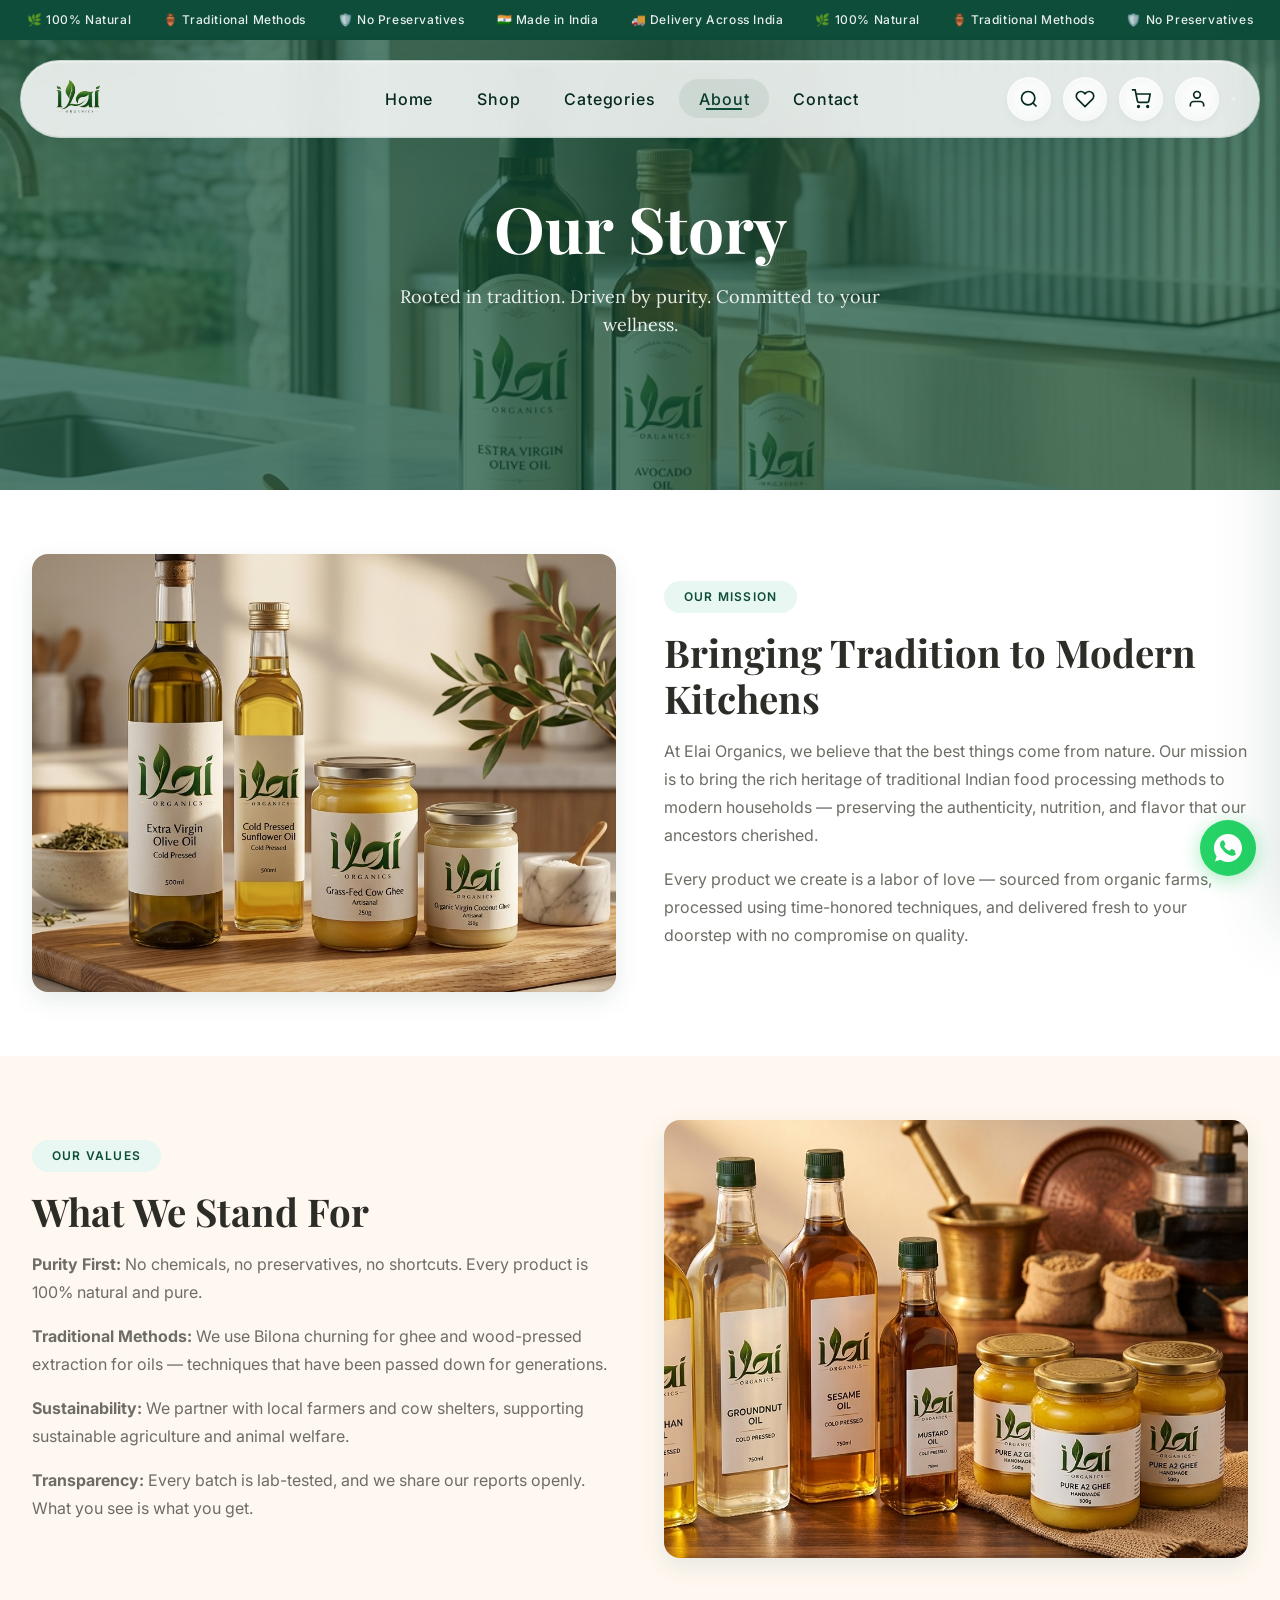
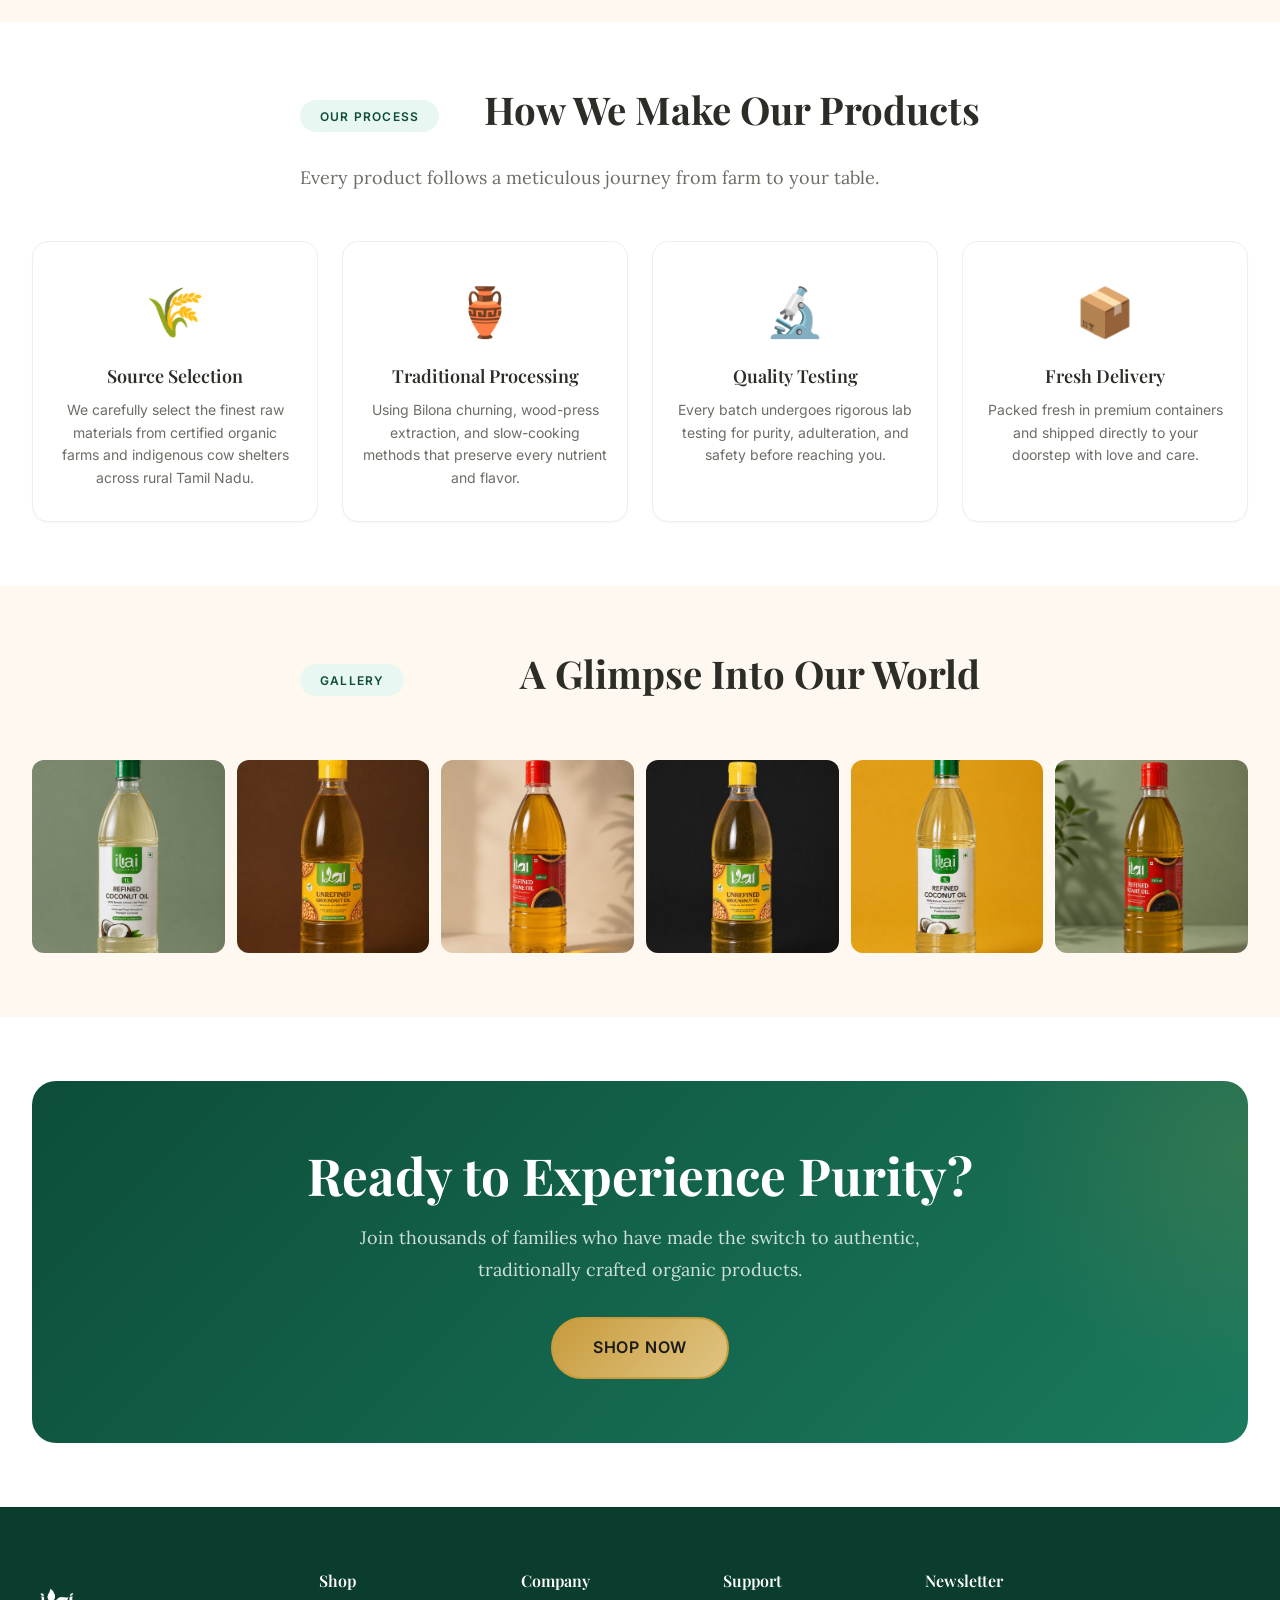
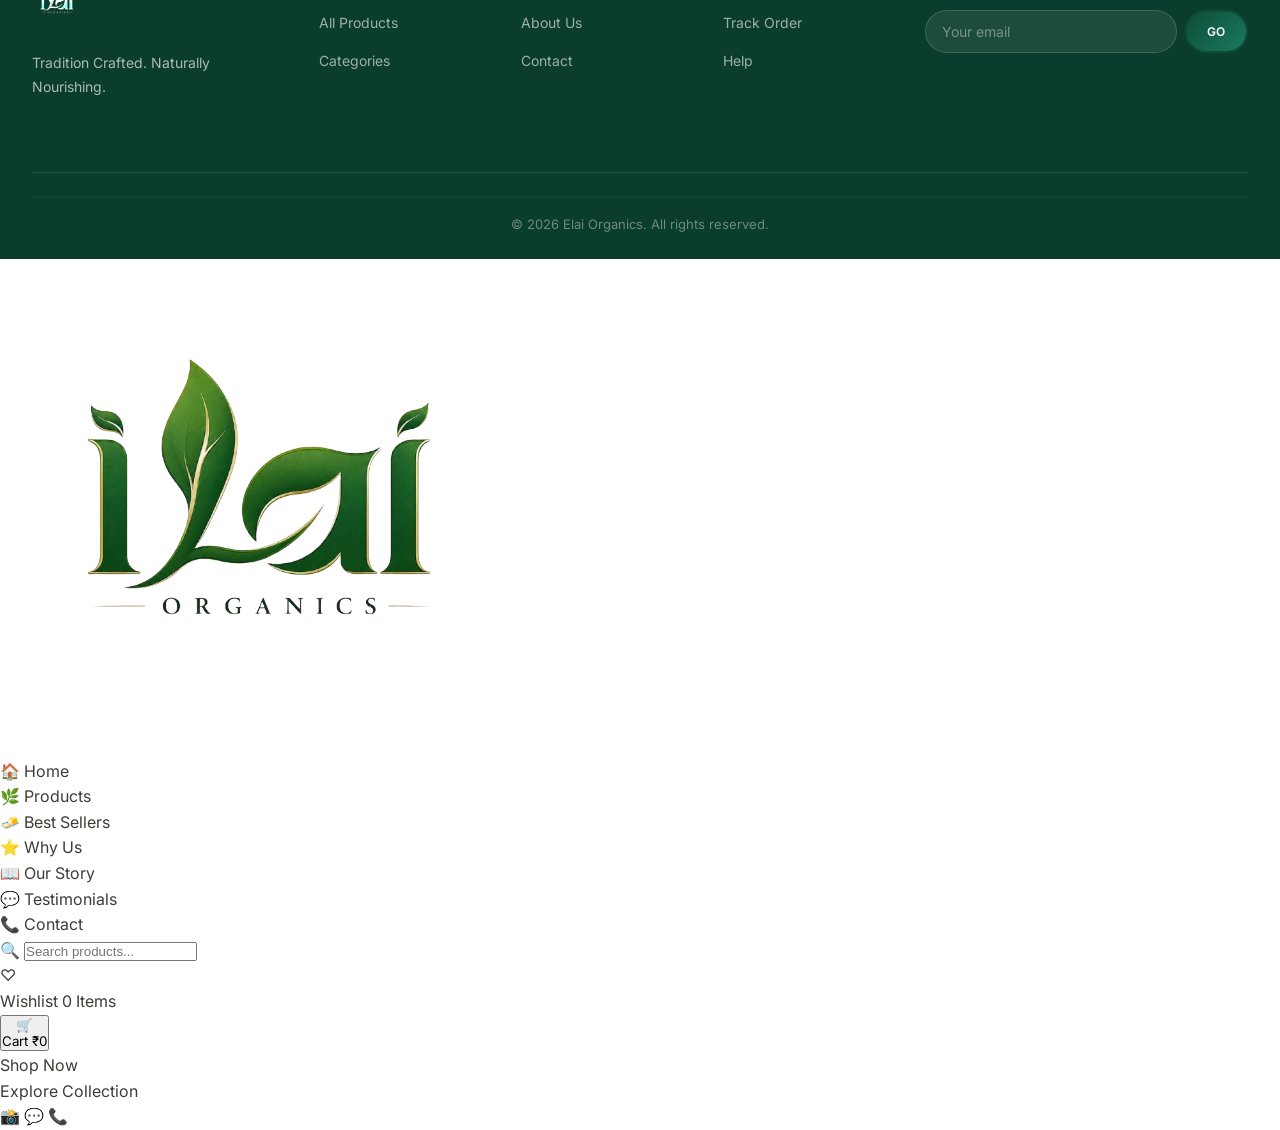
==== commit f93e4360: "1" ====
--- a/about.html
+++ b/about.html
@@ -8,10 +8,17 @@
   <link rel="preconnect" href="https://fonts.googleapis.com"><link rel="preconnect" href="https://fonts.gstatic.com" crossorigin>
   <link href="https://fonts.googleapis.com/css2?family=Playfair+Display:ital,wght@0,400;0,500;0,600;0,700;0,800;1,400;1,500&family=Lora:ital,wght@0,400;0,500;0,600;0,700;1,400&family=Inter:wght@300;400;500;600;700&display=swap" rel="stylesheet">
   <link rel="stylesheet" href="css/style.css"><link rel="stylesheet" href="css/responsive.css">
+  <link rel="stylesheet" href="css/mobile-nav.css">
 </head>
 <body>
   <div class="top-bar"><div class="top-bar__inner"><span class="top-bar__item">🌿 100% Natural</span><span class="top-bar__item">🏺 Traditional Methods</span><span class="top-bar__item">🛡️ No Preservatives</span><span class="top-bar__item">🇮🇳 Made in India</span><span class="top-bar__item">🚚 Delivery Across India</span><span class="top-bar__item">🌿 100% Natural</span><span class="top-bar__item">🏺 Traditional Methods</span><span class="top-bar__item">🛡️ No Preservatives</span></div></div>
-  <header class="header" id="header"><div class="header__inner"><a href="index.html" class="logo"><img src="images/logo.png" alt="Elai Organics" class="logo__image"></a><div class="nav-overlay" id="navOverlay"></div><nav class="nav" id="mainNav"><ul class="nav__list"><li><a href="index.html" class="nav__link">Home</a></li><li><a href="shop.html" class="nav__link">Shop</a></li><li><a href="categories.html" class="nav__link">Categories</a></li><li><a href="about.html" class="nav__link nav__link--active">About</a></li><li><a href="contact.html" class="nav__link">Contact</a></li></ul></nav><div class="header__actions"><button class="action-btn" id="searchBtn" aria-label="Search"><svg viewBox="0 0 24 24" fill="none" stroke="currentColor" stroke-width="2"><circle cx="11" cy="11" r="8"/><line x1="21" y1="21" x2="16.65" y2="16.65"/></svg></button><a href="wishlist.html" class="action-btn" aria-label="Wishlist"><svg viewBox="0 0 24 24" fill="none" stroke="currentColor" stroke-width="2"><path d="M20.84 4.61a5.5 5.5 0 00-7.78 0L12 5.67l-1.06-1.06a5.5 5.5 0 00-7.78 7.78l1.06 1.06L12 21.23l7.78-7.78 1.06-1.06a5.5 5.5 0 000-7.78z"/></svg></a><button class="action-btn" id="cartBtn" aria-label="Cart"><svg viewBox="0 0 24 24" fill="none" stroke="currentColor" stroke-width="2"><circle cx="9" cy="21" r="1"/><circle cx="20" cy="21" r="1"/><path d="M1 1h4l2.68 13.39a2 2 0 002 1.61h9.72a2 2 0 002-1.61L23 6H6"/></svg><span class="cart-count" id="cartCount">0</span></button><a href="profile.html" class="action-btn" aria-label="Account"><svg viewBox="0 0 24 24" fill="none" stroke="currentColor" stroke-width="2"><path d="M20 21v-2a4 4 0 00-4-4H8a4 4 0 00-4 4v2"/><circle cx="12" cy="7" r="4"/></svg></a><button class="hamburger" id="hamburger"><span></span><span></span><span></span></button></div></div></header>
+  <header class="header" id="header"><div class="header__inner"><a href="index.html" class="logo"><img src="images/logo.png" alt="Elai Organics" class="logo__image"></a><div class="nav-overlay" id="navOverlay"></div><nav class="nav" id="mainNav"><ul class="nav__list"><li><a href="index.html" class="nav__link">Home</a></li><li><a href="shop.html" class="nav__link">Shop</a></li><li><a href="categories.html" class="nav__link">Categories</a></li><li><a href="about.html" class="nav__link nav__link--active">About</a></li><li><a href="contact.html" class="nav__link">Contact</a></li></ul></nav><div class="header__actions"><button class="action-btn" id="searchBtn" aria-label="Search"><svg viewBox="0 0 24 24" fill="none" stroke="currentColor" stroke-width="2"><circle cx="11" cy="11" r="8"/><line x1="21" y1="21" x2="16.65" y2="16.65"/></svg></button><a href="wishlist.html" class="action-btn" aria-label="Wishlist"><svg viewBox="0 0 24 24" fill="none" stroke="currentColor" stroke-width="2"><path d="M20.84 4.61a5.5 5.5 0 00-7.78 0L12 5.67l-1.06-1.06a5.5 5.5 0 00-7.78 7.78l1.06 1.06L12 21.23l7.78-7.78 1.06-1.06a5.5 5.5 0 000-7.78z"/></svg></a><button class="action-btn" id="cartBtn" aria-label="Cart"><svg viewBox="0 0 24 24" fill="none" stroke="currentColor" stroke-width="2"><circle cx="9" cy="21" r="1"/><circle cx="20" cy="21" r="1"/><path d="M1 1h4l2.68 13.39a2 2 0 002 1.61h9.72a2 2 0 002-1.61L23 6H6"/></svg><span class="cart-count" id="cartCount">0</span></button><a href="profile.html" class="action-btn" aria-label="Account"><svg viewBox="0 0 24 24" fill="none" stroke="currentColor" stroke-width="2"><path d="M20 21v-2a4 4 0 00-4-4H8a4 4 0 00-4 4v2"/><circle cx="12" cy="7" r="4"/></svg></a><button class="hamburger-apple" id="hamburger-apple" aria-label="Toggle menu">
+          <span class="line line-top"></span>
+          <span class="line line-middle"></span>
+          <span class="line line-bottom"></span>
+        </button></div></div></header>
+
+  <div id="page-container">
 
   <!-- About Hero -->
   <section class="about-hero">
@@ -95,12 +102,12 @@
         <h2 class="section-header__title">A Glimpse Into Our World</h2>
       </div>
       <div class="instagram__grid reveal">
-        <div class="instagram__item"><img src="images/groundnut-oil-gold.jpg" alt="Groundnut Oil" loading="lazy"></div>
-        <div class="instagram__item"><img src="images/coconut-oil-cream.jpg" alt="Coconut Oil" loading="lazy"></div>
-        <div class="instagram__item"><img src="images/sesame-oil-cream.jpg" alt="Sesame Oil" loading="lazy"></div>
-        <div class="instagram__item"><img src="images/groundnut-oil-beige.jpg" alt="Groundnut Oil" loading="lazy"></div>
-        <div class="instagram__item"><img src="images/coconut-oil-light.jpg" alt="Coconut Oil" loading="lazy"></div>
-        <div class="instagram__item"><img src="images/sesame-oil-green.jpg" alt="Sesame Oil" loading="lazy"></div>
+        <div class="instagram__item"><img src="images/WhatsApp Unknown 2026-06-15 at 7.49.19 PM/WhatsApp Image 2026-06-15 at 3.02.27 PM (2).jpeg" alt="Groundnut Oil" loading="lazy"></div>
+        <div class="instagram__item"><img src="images/WhatsApp Unknown 2026-06-15 at 7.49.19 PM/WhatsApp Image 2026-06-15 at 3.02.26 PM.jpeg" alt="Coconut Oil" loading="lazy"></div>
+        <div class="instagram__item"><img src="images/WhatsApp Unknown 2026-06-15 at 7.49.19 PM/WhatsApp Image 2026-06-15 at 3.02.23 PM.jpeg" alt="Sesame Oil" loading="lazy"></div>
+        <div class="instagram__item"><img src="images/WhatsApp Unknown 2026-06-15 at 7.49.19 PM/WhatsApp Image 2026-06-15 at 3.02.27 PM.jpeg" alt="Groundnut Oil" loading="lazy"></div>
+        <div class="instagram__item"><img src="images/WhatsApp Unknown 2026-06-15 at 7.49.19 PM/WhatsApp Image 2026-06-15 at 3.02.25 PM (1).jpeg" alt="Coconut Oil" loading="lazy"></div>
+        <div class="instagram__item"><img src="images/WhatsApp Unknown 2026-06-15 at 7.49.19 PM/WhatsApp Image 2026-06-15 at 3.02.24 PM.jpeg" alt="Sesame Oil" loading="lazy"></div>
       </div>
     </div>
   </section>
@@ -117,9 +124,116 @@
   </section>
 
   <footer class="footer"><div class="container"><div class="footer__grid"><div class="footer__brand"><a href="index.html" class="logo logo--footer"><img src="images/logo.png" alt="Elai Organics" class="logo__image"></a><p class="footer__about">Tradition Crafted. Naturally Nourishing.</p></div><div class="footer__col"><h4 class="footer__heading">Shop</h4><ul class="footer__links"><li><a href="shop.html">All Products</a></li><li><a href="categories.html">Categories</a></li></ul></div><div class="footer__col"><h4 class="footer__heading">Company</h4><ul class="footer__links"><li><a href="about.html">About Us</a></li><li><a href="contact.html">Contact</a></li></ul></div><div class="footer__col"><h4 class="footer__heading">Support</h4><ul class="footer__links"><li><a href="orders.html">Track Order</a></li><li><a href="contact.html">Help</a></li></ul></div><div class="footer__col footer__newsletter"><h4 class="footer__heading">Newsletter</h4><form class="newsletter-form"><input type="email" placeholder="Your email" required><button type="submit" class="btn btn--primary btn--sm">Go</button></form></div></div><div class="footer__bottom"><p class="footer__copy">&copy; 2026 Elai Organics. All rights reserved.</p></div></div></footer>
+  </div> <!-- end #page-container -->
   <div class="cart-drawer-overlay" id="cartOverlay"></div><aside class="cart-drawer" id="cartDrawer"><div class="cart-drawer__header"><h3 class="cart-drawer__title">Shopping Cart</h3><button class="cart-drawer__close" id="cartClose">&times;</button></div><div class="cart-drawer__items" id="cartItems"><div class="cart-drawer__empty"><div class="cart-drawer__empty-icon">🛒</div><p>Your cart is empty</p></div></div><div class="cart-drawer__footer" id="cartFooter" style="display:none;"><div class="cart-drawer__summary"><div class="cart-drawer__summary-row"><span>Subtotal</span><span id="cartSubtotal">₹0</span></div><div class="cart-drawer__summary-row cart-drawer__summary-row--total"><span>Total</span><span id="cartTotal">₹0</span></div></div><a href="checkout.html" class="btn btn--primary btn--full btn--lg">Checkout</a></div></aside>
   <div class="search-overlay" id="searchOverlay"><div class="search-overlay__inner"><button class="search-overlay__close" id="searchClose">&times;</button><h3>Search Products</h3><input type="text" class="search-overlay__input" placeholder="Search..." id="searchInput"></div></div>
   <a href="https://wa.me/917010943545" class="whatsapp-float" target="_blank" rel="noopener"><svg viewBox="0 0 32 32" fill="#fff"><path d="M16.004 0h-.008C7.174 0 0 7.176 0 16.004c0 3.5 1.128 6.742 3.046 9.376L1.054 31.4l6.256-1.96a15.89 15.89 0 008.694 2.564C24.826 32 32 24.826 32 16.004 32 7.176 24.826 0 16.004 0zm9.31 22.606c-.39 1.1-2.292 2.106-3.162 2.2-.792.086-1.79.122-2.89-.18a26.42 26.42 0 01-2.614-1.014c-4.6-1.988-7.604-6.652-7.834-6.964-.23-.312-1.876-2.498-1.876-4.764s1.188-3.382 1.61-3.844c.422-.462.92-.578 1.226-.578.306 0 .612.002.878.016.282.014.662-.108.986.752.338.888 1.146 2.8 1.248 3.004.1.204.17.442.032.714-.136.272-.204.442-.408.68-.204.238-.428.532-.612.714-.204.204-.416.426-.178.836.238.41 1.058 1.748 2.272 2.832 1.562 1.394 2.878 1.826 3.288 2.03.41.204.65.17.888-.102.238-.272 1.02-1.19 1.292-1.598.272-.41.544-.34.918-.204.374.136 2.374 1.12 2.784 1.324.41.204.682.306.782.476.1.17.1.986-.29 2.086z"/></svg></a>
+
+  <!-- Floating Liquid Glass Panel Overlay -->
+  <div class="apple-nav-overlay">
+    <!-- Brand Header Logo -->
+    <div class="apple-nav__header">
+      <img src="images/logo.png" alt="Elai Organics" class="apple-nav__logo">
+    </div>
+    
+    <!-- Navigation Capsules -->
+    <nav aria-label="Mobile navigation menu">
+      <ul class="apple-nav__list">
+        <li class="apple-nav__item">
+          <a href="index.html" class="apple-nav__link">
+            <span class="apple-nav__link-icon">🏠</span>
+            <span class="apple-nav__link-text">Home</span>
+          </a>
+        </li>
+        <li class="apple-nav__item">
+          <a href="shop.html" class="apple-nav__link">
+            <span class="apple-nav__link-icon">🌿</span>
+            <span class="apple-nav__link-text">Products</span>
+          </a>
+        </li>
+        <li class="apple-nav__item">
+          <a href="shop.html" class="apple-nav__link">
+            <span class="apple-nav__link-icon">🧈</span>
+            <span class="apple-nav__link-text">Best Sellers</span>
+          </a>
+        </li>
+        <li class="apple-nav__item">
+          <a href="index.html#why-us" class="apple-nav__link">
+            <span class="apple-nav__link-icon">⭐</span>
+            <span class="apple-nav__link-text">Why Us</span>
+          </a>
+        </li>
+        <li class="apple-nav__item">
+          <a href="about.html" class="apple-nav__link apple-nav__link--active">
+            <span class="apple-nav__link-icon">📖</span>
+            <span class="apple-nav__link-text">Our Story</span>
+          </a>
+        </li>
+        <li class="apple-nav__item">
+          <a href="index.html#testimonials" class="apple-nav__link">
+            <span class="apple-nav__link-icon">💬</span>
+            <span class="apple-nav__link-text">Testimonials</span>
+          </a>
+        </li>
+        <li class="apple-nav__item">
+          <a href="contact.html" class="apple-nav__link">
+            <span class="apple-nav__link-icon">📞</span>
+            <span class="apple-nav__link-text">Contact</span>
+          </a>
+        </li>
+      </ul>
+    </nav>
+    
+    <!-- Search Capsule -->
+    <div class="apple-nav__search-container apple-nav__item">
+      <form class="apple-nav__search-form" action="shop.html" method="GET">
+        <span class="apple-nav__search-icon">🔍</span>
+        <input type="text" name="search" class="apple-nav__search-input" placeholder="Search products..." aria-label="Search products">
+      </form>
+    </div>
+    
+    <!-- Premium Wishlist & Cart Cards -->
+    <div class="apple-nav__cards apple-nav__item">
+      <a href="wishlist.html" class="apple-nav__card apple-nav__card--wishlist">
+        <span class="apple-nav__card-icon">♡</span>
+        <div class="apple-nav__card-info">
+          <span class="apple-nav__card-title">Wishlist</span>
+          <span class="apple-nav__card-value" id="mobileWishlistCount">0 Items</span>
+        </div>
+      </a>
+      <button class="apple-nav__card apple-nav__card--cart" id="mobileCartBtn">
+        <span class="apple-nav__card-icon">🛒</span>
+        <div class="apple-nav__card-info">
+          <span class="apple-nav__card-title">Cart</span>
+          <span class="apple-nav__card-value" id="mobileCartTotal">₹0</span>
+        </div>
+      </button>
+    </div>
+    
+    <!-- Action Buttons (Primary / Secondary) -->
+    <div class="apple-nav__actions-group apple-nav__item">
+      <a href="shop.html" class="apple-nav__btn apple-nav__btn--primary">
+        <span class="apple-nav__btn-text">Shop Now</span>
+        <div class="apple-nav__btn-shine"></div>
+      </a>
+      <a href="shop.html" class="apple-nav__btn apple-nav__btn--secondary">Explore Collection</a>
+    </div>
+    
+    <!-- Social Circular Glass Icons -->
+    <div class="apple-nav__footer apple-nav__item">
+      <a href="#" class="apple-nav__social-btn" aria-label="Instagram">
+        <span class="apple-nav__social-icon">📸</span>
+      </a>
+      <a href="https://wa.me/917010943545" class="apple-nav__social-btn" target="_blank" rel="noopener" aria-label="WhatsApp">
+        <span class="apple-nav__social-icon">💬</span>
+      </a>
+      <a href="tel:+917010943545" class="apple-nav__social-btn" aria-label="Call Us">
+        <span class="apple-nav__social-icon">📞</span>
+      </a>
+    </div>
+  </div>
+
   <script src="script.js"></script>
+  <script src="mobile-nav.js"></script>
 </body>
 </html>
--- a/css/style.css
+++ b/css/style.css
@@ -507,6 +507,7 @@
   position: relative;
   width: 100%;
   max-width: 580px;
+  height: 480px; /* Fixed height for absolute alignment grid */
   display: flex;
   align-items: center;
   justify-content: center;
@@ -534,10 +535,10 @@
 /* Floating Glass Cards */
 .glass-card {
   position: absolute;
-  background: rgba(255, 255, 255, 0.55);
+  background: rgba(255, 255, 255, 0.65);
   backdrop-filter: blur(12px);
   -webkit-backdrop-filter: blur(12px);
-  border: 1px solid rgba(255, 255, 255, 0.4);
+  border: 1px solid rgba(255, 255, 255, 0.45);
   border-radius: var(--radius-lg);
   padding: 0.75rem 1.25rem;
   display: flex;
@@ -545,7 +546,7 @@
   gap: var(--sp-2);
   box-shadow: 0 8px 32px rgba(13, 77, 58, 0.06), inset 0 1px 1px rgba(255, 255, 255, 0.5);
   z-index: 3;
-  pointer-events: none;
+  pointer-events: auto; /* enable interaction */
   font-size: var(--fs-body-sm);
   font-weight: var(--fw-semibold);
   color: var(--clr-primary-900);
@@ -553,27 +554,25 @@
   white-space: nowrap;
 }
 
+.glass-card:hover {
+  transform: translateY(-5px) scale(1.03);
+  background: rgba(255, 255, 255, 0.85);
+  box-shadow: 0 12px 36px rgba(13, 77, 58, 0.12), 0 2px 4px rgba(0, 0, 0, 0.02);
+}
+
 .glass-card__check {
   color: var(--clr-accent-500);
   font-weight: var(--fw-bold);
 }
 
-/* Positioning cards around product composition */
-.glass-card--1 { top: 15%; left: -5%; }
-.glass-card--2 { top: 25%; right: -5%; }
-.glass-card--3 { bottom: 25%; left: -8%; }
-.glass-card--4 { bottom: 18%; right: -2%; }
-
-/* Gentle bobbing floating keyframes */
-@keyframes floatAnimation {
-  0% { transform: translateY(0); }
-  50% { transform: translateY(-10px); }
-  100% { transform: translateY(0); }
-}
+/* Positioning cards around product composition (Symmetrical 2x2 Grid) */
+.glass-card--1 { top: 28%; left: -15px; }
+.glass-card--2 { top: 28%; right: -15px; }
+.glass-card--3 { top: 62%; left: -15px; }
+.glass-card--4 { top: 62%; right: -15px; }
 
 .float-animation {
-  animation: floatAnimation 5s ease-in-out infinite;
-  animation-delay: var(--float-delay, 0s);
+  /* Bouncing animation removed to avoid visual clutter */
 }
 
 /* Hero Entrance Animations */
@@ -2990,3 +2989,152 @@
   grid-template-columns: repeat(2, 1fr);
   gap: var(--sp-4) var(--sp-6);
 }
+
+/* ============================================================
+   APPLE-STYLE CAROUSEL & SWIPEABLE PRODUCTS
+   ============================================================ */
+
+.carousel-container {
+  position: relative;
+  width: 100%;
+}
+
+/* Horizontal scrolling wrapper */
+.products__grid--swipeable {
+  display: flex;
+  flex-wrap: nowrap;
+  overflow-x: auto;
+  scroll-snap-type: x mandatory;
+  scroll-behavior: smooth;
+  -webkit-overflow-scrolling: touch;
+  scrollbar-width: none; /* Firefox */
+  padding: var(--sp-4) var(--container-pad) var(--sp-8);
+  margin-left: calc(-1 * var(--container-pad));
+  margin-right: calc(-1 * var(--container-pad));
+  gap: var(--sp-6);
+  cursor: grab;
+  user-select: none;
+}
+
+.products__grid--swipeable:active {
+  cursor: grabbing;
+}
+
+.products__grid--swipeable::-webkit-scrollbar {
+  display: none; /* Chrome/Safari */
+}
+
+/* Slide Cards styling */
+.products__grid--swipeable .product-card {
+  flex: 0 0 320px;
+  width: 320px;
+  scroll-snap-align: start;
+  transition: transform var(--dur-normal) var(--ease-out), box-shadow var(--dur-normal) var(--ease-out);
+}
+
+.products__grid--swipeable .product-card:hover {
+  transform: translateY(-8px) scale(1.02);
+  box-shadow: var(--shadow-xl);
+}
+
+/* Apple-style circular glassmorphic controls in section headers */
+.section-header {
+  display: flex;
+  justify-content: space-between;
+  align-items: flex-end;
+  flex-wrap: wrap;
+  gap: var(--sp-4);
+}
+
+.section-header__title-group {
+  flex: 1;
+  min-width: 250px;
+}
+
+.section-header__actions {
+  display: flex;
+  gap: var(--sp-3);
+  margin-bottom: var(--sp-2);
+}
+
+.carousel-btn {
+  width: 46px;
+  height: 46px;
+  border-radius: var(--radius-full);
+  background: var(--glass-bg);
+  backdrop-filter: var(--glass-blur);
+  -webkit-backdrop-filter: var(--glass-blur);
+  border: 1px solid rgba(13, 77, 58, 0.12);
+  display: flex;
+  align-items: center;
+  justify-content: center;
+  color: var(--clr-primary-700);
+  cursor: pointer;
+  transition: all var(--dur-fast) var(--ease-smooth);
+  box-shadow: var(--shadow-sm);
+  outline: none;
+}
+
+.carousel-btn svg {
+  width: 20px;
+  height: 20px;
+  stroke: currentColor;
+  stroke-width: 2.5px;
+  transition: transform var(--dur-fast) var(--ease-smooth);
+}
+
+.carousel-btn:hover {
+  background: var(--clr-primary-700);
+  color: #fff;
+  border-color: var(--clr-primary-700);
+  transform: scale(1.06);
+  box-shadow: var(--shadow-md);
+}
+
+.carousel-btn:hover svg {
+  transform: scale(1.1);
+}
+
+.carousel-btn:active {
+  transform: scale(0.96);
+}
+
+.carousel-btn--disabled {
+  opacity: 0.25;
+  cursor: not-allowed;
+  pointer-events: none;
+  box-shadow: none !important;
+  border-color: rgba(13, 77, 58, 0.08) !important;
+  color: var(--clr-neutral-400) !important;
+  background: rgba(255, 255, 255, 0.5) !important;
+}
+
+/* Custom indicator scrollbar progress bar */
+.carousel-scrollbar {
+  display: flex;
+  justify-content: center;
+  margin-top: var(--sp-2);
+  margin-bottom: var(--sp-8);
+  width: 100%;
+}
+
+.carousel-scrollbar__track {
+  width: 180px;
+  height: 4px;
+  background: var(--clr-neutral-200);
+  border-radius: var(--radius-full);
+  position: relative;
+  overflow: hidden;
+}
+
+.carousel-scrollbar__thumb {
+  height: 100%;
+  width: 20%; /* Resize dynamically via JS */
+  background: var(--clr-primary-700);
+  border-radius: var(--radius-full);
+  position: absolute;
+  top: 0;
+  left: 0;
+  transform-origin: left center;
+  transition: transform 0.15s var(--ease-out), width 0.15s var(--ease-out);
+}
--- a/css/responsive.css
+++ b/css/responsive.css
@@ -78,6 +78,23 @@
     padding-bottom: var(--sp-12);
   }
 
+  .hero__slider {
+    height: auto;
+    position: relative;
+  }
+
+  .hero__slide {
+    position: absolute;
+    inset: 0;
+    width: 100%;
+    height: 100%;
+  }
+
+  .hero__slide--active {
+    position: relative;
+    z-index: 2;
+  }
+
   .hero__bg--1 {
     background-image: linear-gradient(to bottom, rgba(255, 248, 240, 0.98) 0%, rgba(255, 248, 240, 0.9) 45%, rgba(255, 248, 240, 0.2) 75%, transparent 100%), url('../images/hero 1.png');
   }
@@ -100,9 +117,16 @@
   .hero__left {
     flex: 0 0 100%;
     max-width: 100%;
-    padding-right: 0;
+    padding: var(--sp-8) var(--sp-6);
+    background: rgba(255, 248, 240, 0.88);
+    backdrop-filter: blur(16px);
+    -webkit-backdrop-filter: blur(16px);
+    border: 1px solid rgba(13, 77, 58, 0.12);
+    border-radius: var(--radius-2xl);
+    box-shadow: 0 15px 35px rgba(13, 77, 58, 0.06);
     align-items: center;
     text-align: center;
+    z-index: 5;
   }
 
   .hero__desc {
@@ -134,6 +158,7 @@
   .hero__composition {
     max-width: 440px;
     margin: 0 auto;
+    height: 320px; /* Fixed height for mobile/tablet grid alignment */
   }
 
   .glass-card {
@@ -141,10 +166,10 @@
     padding: 0.5rem 1rem;
   }
 
-  .glass-card--1 { top: 10%; left: -2%; }
-  .glass-card--2 { top: 20%; right: -2%; }
-  .glass-card--3 { bottom: 20%; left: -4%; }
-  .glass-card--4 { bottom: 15%; right: -2%; }
+  .glass-card--1 { top: 25%; left: -10px; }
+  .glass-card--2 { top: 25%; right: -10px; }
+  .glass-card--3 { top: 65%; left: -10px; }
+  .glass-card--4 { top: 65%; right: -10px; }
 
   .why-choose__grid {
     grid-template-columns: repeat(2, 1fr);
@@ -704,6 +729,33 @@
   }
 }
 
+/* ── Swipeable Product Slider on Mobile ──────────────── */
+@media (max-width: 992px) {
+  .products__grid--swipeable .product-card {
+    flex: 0 0 290px;
+    width: 290px;
+  }
+}
+
+@media (max-width: 768px) {
+  .products__grid--swipeable {
+    gap: var(--sp-4);
+    padding: var(--sp-2) var(--container-pad) var(--sp-6);
+  }
+  
+  .products__grid--swipeable .product-card {
+    flex: 0 0 260px;
+    width: 260px;
+  }
+}
+
+@media (max-width: 480px) {
+  .products__grid--swipeable .product-card {
+    flex: 0 0 230px;
+    width: 230px;
+  }
+}
+
 /* ── Print Styles ────────────────────────────────────── */
 
 @media print {
--- a/css/mobile-nav.css
+++ b/css/mobile-nav.css
@@ -0,0 +1,663 @@
+/* ============================================================
+   APPLE LIQUID GLASS MOBILE NAVIGATION
+   iOS 26 / Premium Design Language
+   ============================================================ */
+
+@media (max-width: 992px) {
+  /* Hide standard mobile navigation overlays and menus */
+  .nav, 
+  .nav-overlay,
+  .header .hamburger {
+    display: none !important;
+  }
+
+  /* ── Morphing Hamburger Button ── */
+  .hamburger-apple {
+    display: flex !important;
+    flex-direction: column;
+    width: 44px;
+    height: 44px;
+    align-items: center;
+    justify-content: center;
+    background: rgba(255, 255, 255, 0.45);
+    backdrop-filter: blur(20px) saturate(180%);
+    -webkit-backdrop-filter: blur(20px) saturate(180%);
+    border: 1px solid rgba(255, 255, 255, 0.4);
+    border-radius: 50%;
+    cursor: pointer;
+    z-index: 1001; /* Above mobile overlay */
+    position: relative;
+    box-shadow: 
+      0 2px 8px rgba(13, 77, 58, 0.04),
+      inset 0 1px 1px rgba(255, 255, 255, 0.6);
+    transition: 
+      transform 400ms cubic-bezier(0.16, 1, 0.3, 1),
+      background 300ms ease,
+      box-shadow 300ms ease;
+    outline: none;
+    -webkit-tap-highlight-color: transparent;
+  }
+
+  .hamburger-apple:hover {
+    background: rgba(255, 255, 255, 0.7);
+    transform: translateY(-1px) scale(1.04);
+    box-shadow: 
+      0 4px 12px rgba(13, 77, 58, 0.08),
+      inset 0 1px 1px rgba(255, 255, 255, 0.8);
+  }
+
+  .hamburger-apple:active {
+    transform: scale(0.95);
+  }
+
+  .hamburger-apple .line {
+    display: block;
+    width: 18px;
+    height: 2px;
+    background: var(--clr-primary-900);
+    border-radius: 2px;
+    transition: 
+      transform 500ms cubic-bezier(0.16, 1, 0.3, 1),
+      opacity 400ms cubic-bezier(0.16, 1, 0.3, 1),
+      width 400ms cubic-bezier(0.16, 1, 0.3, 1);
+    position: absolute;
+    will-change: transform, opacity;
+  }
+
+  .hamburger-apple .line-top {
+    transform: translateY(-5px);
+  }
+
+  .hamburger-apple .line-middle {
+    transform: translateY(0);
+  }
+
+  .hamburger-apple .line-bottom {
+    transform: translateY(5px);
+  }
+
+  /* Morphing States when Open */
+  .hamburger-apple.active .line-top {
+    transform: rotate(45deg);
+  }
+
+  .hamburger-apple.active .line-middle {
+    opacity: 0;
+    transform: scale(0.3);
+  }
+
+  .hamburger-apple.active .line-bottom {
+    transform: rotate(-45deg);
+  }
+
+  /* ── Background Page Compression ── */
+  #page-container {
+    transition: 
+      transform 600ms cubic-bezier(0.16, 1, 0.3, 1),
+      filter 600ms cubic-bezier(0.16, 1, 0.3, 1),
+      opacity 600ms cubic-bezier(0.16, 1, 0.3, 1);
+    will-change: transform, filter;
+    transform-origin: center center;
+  }
+
+  body.apple-menu-open {
+    overflow: hidden !important;
+    background: #000 !important; /* Visual contrast behind compressed glass */
+  }
+
+  body.apple-menu-open #page-container {
+    transform: scale(0.982);
+    filter: blur(14px) brightness(0.85);
+    pointer-events: none !important;
+  }
+
+  /* ── Floating Liquid Glass Panel Overlay ── */
+  .apple-nav-overlay {
+    position: fixed;
+    top: 84px;
+    right: 16px;
+    width: calc(100% - 32px);
+    max-width: 400px;
+    height: calc(100dvh - 104px);
+    background: rgba(255, 248, 240, 0.45); /* Warm translucent white/cream */
+    backdrop-filter: blur(40px) saturate(180%);
+    -webkit-backdrop-filter: blur(40px) saturate(180%);
+    border: 1px solid rgba(255, 255, 255, 0.35);
+    border-radius: 30px;
+    z-index: 1000;
+    overflow-y: auto;
+    overflow-x: hidden;
+    display: flex;
+    flex-direction: column;
+    padding: var(--sp-6) var(--sp-6) calc(var(--sp-6) + 10px);
+    gap: var(--sp-5);
+    scrollbar-width: none;
+    -webkit-overflow-scrolling: touch;
+    
+    /* Animation Inits */
+    opacity: 0;
+    visibility: hidden;
+    transform: scale(0.4) translate(40px, -40px);
+    transform-origin: top right;
+    filter: blur(20px);
+    box-shadow: 
+      0 4px 10px rgba(13, 77, 58, 0.02),
+      0 20px 50px rgba(13, 77, 58, 0.15),
+      inset 0 1px 2px rgba(255, 255, 255, 0.6);
+    
+    transition: 
+      transform 600ms cubic-bezier(0.16, 1, 0.3, 1),
+      opacity 550ms cubic-bezier(0.16, 1, 0.3, 1),
+      filter 550ms cubic-bezier(0.16, 1, 0.3, 1),
+      visibility 600ms;
+    will-change: transform, opacity, filter;
+  }
+
+  .apple-nav-overlay::-webkit-scrollbar {
+    display: none;
+  }
+
+  /* Overlay Reflections & Noise */
+  .apple-nav-overlay::before {
+    content: "";
+    position: absolute;
+    inset: 0;
+    border-radius: 30px;
+    background-image: radial-gradient(rgba(13, 77, 58, 0.04) 1px, transparent 0);
+    background-size: 8px 8px;
+    pointer-events: none;
+    opacity: 0.5;
+    z-index: -2;
+  }
+
+  .apple-nav-overlay::after {
+    content: "";
+    position: absolute;
+    top: 0;
+    left: 0;
+    right: 0;
+    height: 60%;
+    background: linear-gradient(135deg, rgba(255, 255, 255, 0.2) 0%, transparent 60%);
+    border-radius: 30px 30px 0 0;
+    pointer-events: none;
+    z-index: -1;
+  }
+
+  .apple-nav-overlay.active {
+    opacity: 1;
+    visibility: visible;
+    transform: scale(1) translate(0, 0);
+    filter: blur(0);
+  }
+
+  /* ── Header ── */
+  .apple-nav__header {
+    display: flex;
+    justify-content: center;
+    align-items: center;
+    padding-bottom: var(--sp-2);
+    border-bottom: 1px solid rgba(13, 77, 58, 0.08);
+  }
+
+  .apple-nav__logo {
+    height: 42px;
+    object-fit: contain;
+    filter: drop-shadow(0 2px 4px rgba(13, 77, 58, 0.05));
+  }
+
+  /* ── List Layout ── */
+  .apple-nav__list {
+    display: flex;
+    flex-direction: column;
+    gap: 10px;
+    list-style: none;
+    padding: 0;
+    margin: 0;
+  }
+
+  /* ── Staggered Animating Children ── */
+  .apple-nav__item {
+    opacity: 0;
+    transform: translateY(24px) scale(0.94) rotateX(-5deg);
+    filter: blur(8px);
+    transition: 
+      transform 550ms cubic-bezier(0.16, 1, 0.3, 1),
+      opacity 500ms cubic-bezier(0.16, 1, 0.3, 1),
+      filter 500ms cubic-bezier(0.16, 1, 0.3, 1);
+    will-change: transform, opacity, filter;
+  }
+
+  .apple-nav-overlay.active .apple-nav__item {
+    opacity: 1;
+    transform: translateY(0) scale(1) rotateX(0);
+    filter: blur(0);
+  }
+
+  /* Stagger Delays (physics-based sequencing) */
+  .apple-nav-overlay.active .apple-nav__item:nth-child(1) { transition-delay: 60ms; }
+  .apple-nav-overlay.active .apple-nav__item:nth-child(2) { transition-delay: 90ms; }
+  .apple-nav-overlay.active .apple-nav__item:nth-child(3) { transition-delay: 120ms; }
+  .apple-nav-overlay.active .apple-nav__item:nth-child(4) { transition-delay: 150ms; }
+  .apple-nav-overlay.active .apple-nav__item:nth-child(5) { transition-delay: 180ms; }
+  .apple-nav-overlay.active .apple-nav__item:nth-child(6) { transition-delay: 210ms; }
+  .apple-nav-overlay.active .apple-nav__item:nth-child(7) { transition-delay: 240ms; }
+  .apple-nav-overlay.active .apple-nav__search-container { transition-delay: 270ms; }
+  .apple-nav-overlay.active .apple-nav__cards { transition-delay: 300ms; }
+  .apple-nav-overlay.active .apple-nav__actions-group { transition-delay: 330ms; }
+  .apple-nav-overlay.active .apple-nav__footer { transition-delay: 360ms; }
+
+  /* ── Menu Links / Glass Capsules ── */
+  .apple-nav__link {
+    display: flex;
+    align-items: center;
+    padding: 13px 18px;
+    background: rgba(255, 255, 255, 0.22);
+    border: 1px solid rgba(255, 255, 255, 0.2);
+    border-radius: 16px;
+    color: var(--clr-primary-900);
+    text-decoration: none;
+    font-weight: 600;
+    font-size: 1rem;
+    position: relative;
+    overflow: hidden;
+    min-height: 52px;
+    box-shadow: 
+      0 2px 6px rgba(13, 77, 58, 0.02),
+      inset 0 1px 1px rgba(255, 255, 255, 0.4);
+    transition: 
+      transform 300ms cubic-bezier(0.16, 1, 0.3, 1),
+      background-color 300ms ease,
+      border-color 300ms ease,
+      box-shadow 300ms ease;
+    -webkit-tap-highlight-color: transparent;
+    user-select: none;
+  }
+
+  .apple-nav__link-icon {
+    font-size: 1.25rem;
+    margin-right: 14px;
+    display: inline-block;
+    transition: transform 350ms cubic-bezier(0.34, 1.56, 0.64, 1);
+  }
+
+  .apple-nav__link-text {
+    display: inline-block;
+    transition: transform 350ms cubic-bezier(0.16, 1, 0.3, 1);
+  }
+
+  /* Micro Interactions (Tactile States) */
+  .apple-nav__link:hover,
+  .apple-nav__link.hovered {
+    background: rgba(255, 255, 255, 0.55);
+    border-color: rgba(13, 77, 58, 0.18);
+    box-shadow: 
+      0 4px 14px rgba(13, 77, 58, 0.06),
+      inset 0 1px 2px rgba(255, 255, 255, 0.7);
+  }
+
+  .apple-nav__link:hover .apple-nav__link-icon,
+  .apple-nav__link.hovered .apple-nav__link-icon {
+    transform: rotate(8deg) scale(1.15);
+  }
+
+  .apple-nav__link:hover .apple-nav__link-text,
+  .apple-nav__link.hovered .apple-nav__link-text {
+    transform: translateX(4px);
+  }
+
+  .apple-nav__link:active,
+  .apple-nav__link.pressed {
+    transform: scale(0.965);
+    background: rgba(255, 255, 255, 0.75);
+    box-shadow: 
+      0 1px 4px rgba(13, 77, 58, 0.02),
+      inset 0 1px 4px rgba(13, 77, 58, 0.08);
+  }
+
+  /* Active indicator */
+  .apple-nav__link--active::before {
+    content: "";
+    position: absolute;
+    left: 0;
+    top: 15%;
+    height: 70%;
+    width: 4px;
+    background: var(--clr-primary-700);
+    border-radius: 0 4px 4px 0;
+  }
+
+  /* ── Search Capsule ── */
+  .apple-nav__search-container {
+    width: 100%;
+    padding: 2px 0;
+  }
+
+  .apple-nav__search-form {
+    display: flex;
+    align-items: center;
+    width: 100%;
+    background: rgba(255, 255, 255, 0.28);
+    border: 1px solid rgba(255, 255, 255, 0.2);
+    border-radius: var(--radius-full);
+    padding: 11px 18px;
+    box-shadow: 
+      0 2px 6px rgba(13, 77, 58, 0.02),
+      inset 0 1px 1px rgba(255, 255, 255, 0.4);
+    transition: all var(--dur-normal) var(--ease-spring);
+    min-height: 48px;
+  }
+
+  .apple-nav__search-icon {
+    font-size: 1rem;
+    margin-right: 10px;
+    opacity: 0.7;
+    transition: transform var(--dur-normal) var(--ease-spring);
+  }
+
+  .apple-nav__search-input {
+    background: transparent;
+    border: none;
+    outline: none;
+    width: 100%;
+    color: var(--clr-primary-900);
+    font-weight: 500;
+    font-size: 0.93rem;
+  }
+
+  .apple-nav__search-input::placeholder {
+    color: var(--clr-neutral-600);
+    opacity: 0.75;
+  }
+
+  .apple-nav__search-form:focus-within {
+    background: rgba(255, 255, 255, 0.7);
+    border-color: var(--clr-primary-500);
+    box-shadow: 
+      0 8px 24px rgba(13, 77, 58, 0.08),
+      0 0 0 3px rgba(13, 77, 58, 0.15),
+      inset 0 1px 2px rgba(255, 255, 255, 0.8);
+    transform: translateY(-1px);
+  }
+
+  .apple-nav__search-form:focus-within .apple-nav__search-icon {
+    transform: scale(1.1) rotate(5deg);
+  }
+
+  /* ── Premium Wishlist & Cart Cards ── */
+  .apple-nav__cards {
+    display: grid;
+    grid-template-columns: 1fr 1fr;
+    gap: 12px;
+  }
+
+  .apple-nav__card {
+    display: flex;
+    align-items: center;
+    gap: 12px;
+    padding: 14px 16px;
+    background: rgba(255, 255, 255, 0.28);
+    border: 1px solid rgba(255, 255, 255, 0.22);
+    border-radius: 20px;
+    color: var(--clr-primary-900);
+    text-decoration: none;
+    text-align: left;
+    cursor: pointer;
+    transition: all var(--dur-normal) var(--ease-spring);
+    box-shadow: 
+      0 2px 6px rgba(13, 77, 58, 0.02),
+      inset 0 1px 1px rgba(255, 255, 255, 0.4);
+    min-height: 60px;
+    outline: none;
+    -webkit-tap-highlight-color: transparent;
+  }
+
+  .apple-nav__card:hover {
+    background: rgba(255, 255, 255, 0.55);
+    transform: translateY(-3px) scale(1.02);
+    box-shadow: 
+      0 8px 20px rgba(13, 77, 58, 0.08),
+      inset 0 1px 2px rgba(255, 255, 255, 0.6);
+  }
+
+  .apple-nav__card:active {
+    transform: scale(0.96);
+    background: rgba(255, 255, 255, 0.7);
+  }
+
+  .apple-nav__card-icon {
+    font-size: 1.4rem;
+    color: var(--clr-primary-700);
+    transition: transform 350ms cubic-bezier(0.34, 1.56, 0.64, 1);
+  }
+
+  .apple-nav__card:hover .apple-nav__card-icon {
+    transform: scale(1.2) rotate(-8deg);
+  }
+
+  .apple-nav__card-info {
+    display: flex;
+    flex-direction: column;
+  }
+
+  .apple-nav__card-title {
+    font-size: 0.75rem;
+    font-weight: 500;
+    color: var(--clr-neutral-600);
+    text-transform: uppercase;
+    letter-spacing: 0.5px;
+    line-height: 1.2;
+  }
+
+  .apple-nav__card-value {
+    font-size: 0.95rem;
+    font-weight: 700;
+    color: var(--clr-primary-900);
+    line-height: 1.3;
+    margin-top: 2px;
+  }
+
+  /* ── Action Buttons ── */
+  .apple-nav__actions-group {
+    display: flex;
+    flex-direction: column;
+    gap: 12px;
+    width: 100%;
+  }
+
+  .apple-nav__btn {
+    display: flex;
+    align-items: center;
+    justify-content: center;
+    padding: 14px;
+    border-radius: 18px;
+    font-weight: 700;
+    font-size: 0.88rem;
+    text-decoration: none;
+    min-height: 52px;
+    transition: all var(--dur-normal) var(--ease-spring);
+    position: relative;
+    overflow: hidden;
+    text-transform: uppercase;
+    letter-spacing: 1px;
+    box-shadow: var(--shadow-sm);
+    -webkit-tap-highlight-color: transparent;
+    outline: none;
+  }
+
+  /* Primary Apple Gold Button */
+  .apple-nav__btn--primary {
+    background: var(--grad-gold);
+    color: var(--clr-primary-900);
+    border: 1px solid rgba(200, 155, 60, 0.35);
+    box-shadow: 
+      0 6px 18px rgba(200, 155, 60, 0.22),
+      inset 0 1px 1px rgba(255, 255, 255, 0.45),
+      inset 0 -1px 2px rgba(0, 0, 0, 0.1);
+  }
+
+  .apple-nav__btn--primary:hover {
+    transform: translateY(-2px) scale(1.02);
+    box-shadow: 
+      0 10px 22px rgba(200, 155, 60, 0.3),
+      inset 0 1px 1px rgba(255, 255, 255, 0.55);
+  }
+
+  .apple-nav__btn--primary:active {
+    transform: scale(0.965);
+    box-shadow: 
+      0 3px 8px rgba(200, 155, 60, 0.12),
+      inset 0 1px 3px rgba(0, 0, 0, 0.12);
+  }
+
+  /* Shimmer Reflection Effect */
+  .apple-nav__btn-shine {
+    position: absolute;
+    top: 0;
+    left: -150%;
+    width: 100%;
+    height: 100%;
+    background: linear-gradient(
+      120deg,
+      transparent 30%,
+      rgba(255, 255, 255, 0.4) 50%,
+      transparent 70%
+    );
+    transition: all 0.6s ease;
+  }
+
+  @keyframes appleNavBtnShimmer {
+    0% { left: -150%; }
+    100% { left: 150%; }
+  }
+
+  .apple-nav__btn--primary:hover .apple-nav__btn-shine {
+    animation: appleNavBtnShimmer 1.4s infinite ease-in-out;
+  }
+
+  /* Secondary Outline Glass Button */
+  .apple-nav__btn--secondary {
+    background: rgba(255, 255, 255, 0.12);
+    border: 1px solid rgba(13, 77, 58, 0.18);
+    color: var(--clr-primary-700);
+    box-shadow: 
+      0 2px 6px rgba(13, 77, 58, 0.02),
+      inset 0 1px 1px rgba(255, 255, 255, 0.3);
+  }
+
+  .apple-nav__btn--secondary:hover {
+    background: rgba(255, 255, 255, 0.35);
+    border-color: var(--clr-primary-700);
+    transform: translateY(-2px) scale(1.02);
+    box-shadow: 
+      0 6px 14px rgba(13, 77, 58, 0.06),
+      inset 0 1px 1px rgba(255, 255, 255, 0.4);
+  }
+
+  .apple-nav__btn--secondary:active {
+    transform: scale(0.965);
+  }
+
+  /* ── Contact Section Footer ── */
+  .apple-nav__footer {
+    display: flex;
+    justify-content: center;
+    gap: 24px;
+    margin-top: auto;
+    padding-top: var(--sp-4);
+    border-top: 1px solid rgba(13, 77, 58, 0.08);
+  }
+
+  .apple-nav__social-btn {
+    width: 48px;
+    height: 48px;
+    border-radius: 50%;
+    background: rgba(255, 255, 255, 0.28);
+    border: 1px solid rgba(255, 255, 255, 0.2);
+    display: flex;
+    align-items: center;
+    justify-content: center;
+    color: var(--clr-primary-700);
+    text-decoration: none;
+    position: relative;
+    cursor: pointer;
+    box-shadow: 
+      0 2px 6px rgba(13, 77, 58, 0.02),
+      inset 0 1px 1px rgba(255, 255, 255, 0.4);
+    transition: all var(--dur-normal) var(--ease-spring);
+    -webkit-tap-highlight-color: transparent;
+    outline: none;
+  }
+
+  /* Ripple expansion ring */
+  .apple-nav__social-btn::before {
+    content: "";
+    position: absolute;
+    inset: -1px;
+    border-radius: 50%;
+    border: 2px solid var(--clr-primary-400);
+    opacity: 0;
+    transform: scale(1);
+    transition: 
+      transform 600ms cubic-bezier(0.16, 1, 0.3, 1),
+      opacity 600ms cubic-bezier(0.16, 1, 0.3, 1);
+    pointer-events: none;
+  }
+
+  .apple-nav__social-btn:hover {
+    background: var(--clr-primary-700);
+    color: #fff;
+    border-color: var(--clr-primary-700);
+    transform: translateY(-3px) scale(1.06);
+    box-shadow: 
+      0 8px 18px rgba(13, 77, 58, 0.25),
+      0 0 0 3px rgba(13, 77, 58, 0.1);
+  }
+
+  .apple-nav__social-btn:hover::before {
+    opacity: 0.8;
+    transform: scale(1.35);
+  }
+
+  .apple-nav__social-btn:active {
+    transform: scale(0.92);
+  }
+
+  .apple-nav__social-icon {
+    font-size: 1.2rem;
+    transition: transform var(--dur-normal) var(--ease-spring);
+    display: flex;
+    align-items: center;
+    justify-content: center;
+  }
+
+  .apple-nav__social-btn:hover .apple-nav__social-icon {
+    transform: scale(1.15);
+  }
+}
+
+/* Reduced Motion Support */
+@media (prefers-reduced-motion: reduce) {
+  .apple-nav-overlay,
+  .hamburger-apple,
+  .hamburger-apple .line,
+  #page-container,
+  .apple-nav__item,
+  .apple-nav__link,
+  .apple-nav__card,
+  .apple-nav__btn,
+  .apple-nav__social-btn,
+  .apple-nav__social-btn::before {
+    transition: none !important;
+    animation: none !important;
+  }
+  
+  .apple-nav-overlay {
+    transform: none !important;
+    filter: none !important;
+  }
+  
+  #page-container {
+    transform: none !important;
+    filter: none !important;
+  }
+}
